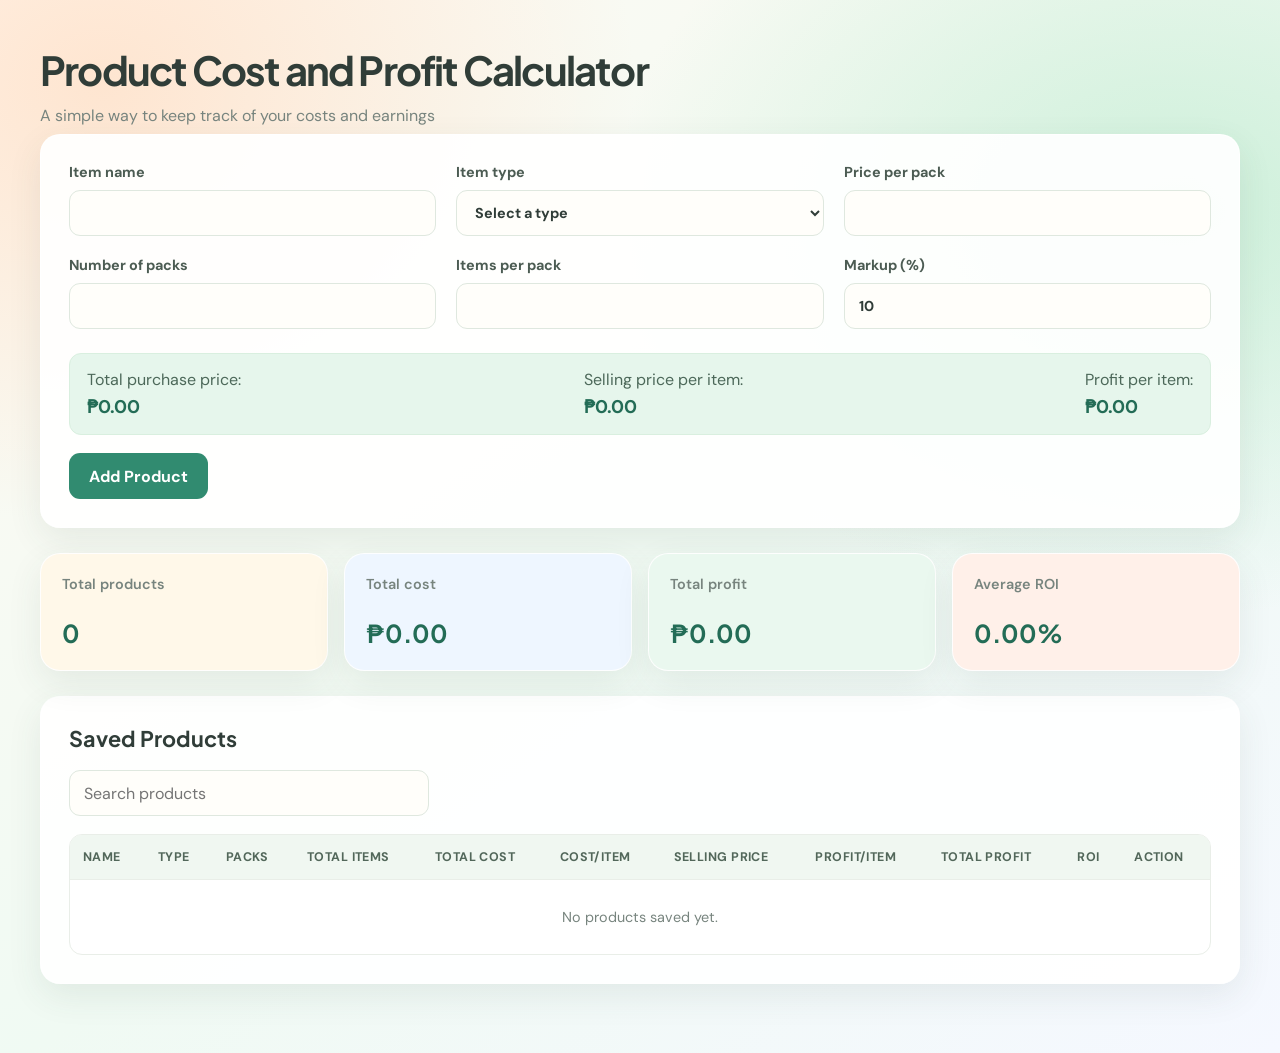
==== index.html @ 510a1789 "Rename code1.html to index.html" ====
<!DOCTYPE html>
<html lang="en">
<head>
  <meta charset="UTF-8">
  <meta name="viewport" content="width=device-width, initial-scale=1.0">
  <title>Product Cost and Profit Calculator</title>

  <style>
    @import url("https://fonts.googleapis.com/css2?family=DM+Sans:wght@400;500;600;700;800&family=Plus+Jakarta+Sans:wght@600;700;800&display=swap");

    :root {
      --ink: #303d38;
      --muted: #77847e;
      --green: #318b70;
      --green-dark: #236c56;
      --mint: #e6f6ec;
      --line: #e9eee8;
      --white: #ffffff;
      --shadow: 0 12px 35px rgba(56, 79, 63, 0.09);
    }

    * {
      box-sizing: border-box;
    }

    body {
      min-height: 100vh;
      margin: 0;
      padding: 44px 24px;
      background:
        radial-gradient(ellipse at 8% 8%, rgba(255, 218, 190, 0.65), transparent 32%),
        radial-gradient(ellipse at 92% 20%, rgba(190, 235, 207, 0.7), transparent 34%),
        linear-gradient(145deg, #fffaf3 0%, #f0faf3 55%, #f5f8ff 100%);
      color: var(--ink);
      font-family: "DM Sans", Arial, sans-serif;
    }

    .container {
      max-width: 1200px;
      margin: 0 auto;
    }

    h1,
    h2,
    h3 {
      color: var(--ink);
      font-family: "Plus Jakarta Sans", sans-serif;
    }

    h1 {
      margin: 0 0 8px;
      font-size: clamp(1.8rem, 4vw, 2.5rem);
      letter-spacing: -0.045em;
    }

    .container > h1::after {
      content: "A simple way to keep track of your costs and earnings";
      display: block;
      margin-top: 10px;
      color: var(--muted);
      font: 400 1rem "DM Sans", sans-serif;
      letter-spacing: 0;
    }

    h2 {
      margin: 0 0 18px;
      font-size: 1.35rem;
    }

    .card,
    .box {
      border: 1px solid rgba(255, 255, 255, 0.9);
      border-radius: 20px;
      background: rgba(255, 255, 255, 0.92);
      box-shadow: var(--shadow);
    }

    .card {
      padding: 28px;
      margin-bottom: 25px;
    }

    .form-grid {
      display: grid;
      grid-template-columns: repeat(3, minmax(0, 1fr));
      gap: 20px;
    }

    label {
      display: grid;
      gap: 9px;
      color: #4c5c53;
      font-size: 0.9rem;
      font-weight: 700;
    }

    input,
    select {
      width: 100%;
      min-height: 46px;
      padding: 11px 14px;
      border: 1px solid #dfe8df;
      border-radius: 11px;
      outline: none;
      background: #fffefa;
      color: var(--ink);
      font: inherit;
    }

    input:focus,
    select:focus {
      border-color: #75bd9e;
      box-shadow: 0 0 0 4px rgba(49, 139, 112, 0.13);
    }

    select {
      cursor: pointer;
    }

    .total {
      display: flex;
      justify-content: space-between;
      align-items: center;
      flex-wrap: wrap;
      gap: 16px;
      margin: 24px 0 18px;
      padding: 15px 17px;
      border: 1px solid #d9efdf;
      border-radius: 12px;
      background: var(--mint);
      color: #4c6859;
    }

    .total div {
      display: grid;
      gap: 5px;
    }

    .total strong {
      color: var(--green-dark);
      font-size: 1.15rem;
    }

    button {
      min-height: 46px;
      padding: 12px 20px;
      border: 0;
      border-radius: 11px;
      background: var(--green);
      color: var(--white);
      font: inherit;
      font-weight: 700;
      cursor: pointer;
      transition: background 160ms ease, transform 160ms ease;
    }

    button:hover {
      background: var(--green-dark);
      transform: translateY(-1px);
    }

    .delete {
      min-height: 34px;
      padding: 7px 12px;
      border-radius: 8px;
      background: #fff0ed;
      color: #b84e3f;
      font-size: 0.85rem;
    }

    .delete:hover {
      background: #fce0da;
      color: #96392e;
    }

    .summary {
      display: grid;
      grid-template-columns: repeat(4, minmax(0, 1fr));
      gap: 16px;
      margin-bottom: 25px;
    }

    .box {
      min-height: 118px;
      padding: 21px;
      display: flex;
      flex-direction: column;
      justify-content: space-between;
      gap: 12px;
    }

    .box:nth-child(1) {
      background: #fff8e9;
    }

    .box:nth-child(2) {
      background: #eef6ff;
    }

    .box:nth-child(3) {
      background: #eaf8ef;
    }

    .box:nth-child(4) {
      background: #fff0e9;
    }

    .box span {
      color: var(--muted);
      font-size: 0.9rem;
      font-weight: 600;
    }

    .box strong {
      color: var(--green-dark);
      font-family: "Plus Jakarta Sans", sans-serif;
      font-size: 1.55rem;
    }

    #search {
      max-width: 360px;
      margin-bottom: 18px;
    }

    .table-wrap {
      overflow-x: auto;
      border: 1px solid var(--line);
      border-radius: 13px;
      background: var(--white);
    }

    table {
      width: 100%;
      border-collapse: collapse;
      white-space: nowrap;
      font-size: 0.9rem;
    }

    th,
    td {
      padding: 14px 13px;
      border-bottom: 1px solid var(--line);
      text-align: left;
    }

    th {
      background: #f0f7f1;
      color: #52675a;
      font-size: 0.78rem;
      font-weight: 700;
      letter-spacing: 0.035em;
      text-transform: uppercase;
    }

    tbody tr:last-child td {
      border-bottom: 0;
    }

    tbody tr:hover {
      background: #f8fcf8;
    }

    .empty-message {
      padding: 28px;
      color: var(--muted);
      text-align: center;
    }

    @media (max-width: 800px) {
      .form-grid,
      .summary {
        grid-template-columns: repeat(2, minmax(0, 1fr));
      }
    }

    @media (max-width: 520px) {
      body {
        padding: 22px 12px;
      }

      .form-grid,
      .summary {
        grid-template-columns: 1fr;
      }

      .total {
        align-items: flex-start;
        flex-direction: column;
      }
    }
  </style>
</head>

<body>
  <div class="container">
    <h1>Product Cost and Profit Calculator</h1>

    <form id="productForm" class="card">
      <div class="form-grid">
        <label>
          Item name
          <input type="text" id="itemName" required>
        </label>

        <label>
          Item type
          <select id="itemType" required>
            <option value="">Select a type</option>
            <option>Biscuits</option>
            <option>Candy</option>
            <option>Junk food</option>
            <option>Canned food</option>
            <option>Instant food</option>
            <option>Fruits</option>
            <option>Vegetables</option>
            <option>Soap</option>
            <option>Other item</option>
          </select>
        </label>

        <label>
          Price per pack
          <input type="number" id="pricePerPack" min="0.01" step="0.01" required>
        </label>

        <label>
          Number of packs
          <input type="number" id="numberOfPacks" min="1" step="1" required>
        </label>

        <label>
          Items per pack
          <input type="number" id="itemsPerPack" min="1" step="1" required>
        </label>

        <label>
          Markup (%)
          <input type="number" id="markup" min="10" max="100" step="0.01" value="10" required>
        </label>
      </div>

      <div class="total">
        <div>
          <span>Total purchase price:</span>
          <strong id="totalCost">₱0.00</strong>
        </div>

        <div>
          <span>Selling price per item:</span>
          <strong id="sellingPricePreview">₱0.00</strong>
        </div>

        <div>
          <span>Profit per item:</span>
          <strong id="profitPerItemPreview">₱0.00</strong>
        </div>
      </div>

      <button type="submit">Add Product</button>
    </form>

    <div class="summary">
      <div class="box">
        <span>Total products</span>
        <strong id="totalProducts">0</strong>
      </div>

      <div class="box">
        <span>Total cost</span>
        <strong id="totalCostValue">₱0.00</strong>
      </div>

      <div class="box">
        <span>Total profit</span>
        <strong id="totalProfitValue">₱0.00</strong>
      </div>

      <div class="box">
        <span>Average ROI</span>
        <strong id="averageRoi">0.00%</strong>
      </div>
    </div>

    <div class="card">
      <h2>Saved Products</h2>

      <input type="search" id="search" placeholder="Search products">

      <div class="table-wrap">
        <table>
          <thead>
            <tr>
              <th>Name</th>
              <th>Type</th>
              <th>Packs</th>
              <th>Total items</th>
              <th>Total cost</th>
              <th>Cost/item</th>
              <th>Selling price</th>
              <th>Profit/item</th>
              <th>Total profit</th>
              <th>ROI</th>
              <th>Action</th>
            </tr>
          </thead>
          <tbody id="productTable"></tbody>
        </table>
      </div>
    </div>
  </div>

  <script>
    const form = document.getElementById("productForm");
    const table = document.getElementById("productTable");
    const search = document.getElementById("search");

    const itemName = document.getElementById("itemName");
    const itemType = document.getElementById("itemType");
    const pricePerPack = document.getElementById("pricePerPack");
    const numberOfPacks = document.getElementById("numberOfPacks");
    const itemsPerPack = document.getElementById("itemsPerPack");
    const markup = document.getElementById("markup");

    const totalCost = document.getElementById("totalCost");
    const sellingPricePreview = document.getElementById("sellingPricePreview");
    const profitPerItemPreview = document.getElementById("profitPerItemPreview");

    let products = [];

    try {
      const savedProducts = JSON.parse(localStorage.getItem("products"));
      if (Array.isArray(savedProducts)) {
        products = savedProducts;
      }
    } catch {
      products = [];
    }

    function money(value) {
      const numberValue = Number(value);
      return Number.isFinite(numberValue)
        ? "₱" + numberValue.toFixed(2)
        : "₱0.00";
    }

    function getNumber(input) {
      const value = Number(input.value);
      return Number.isFinite(value) ? value : 0;
    }

    function updatePreview() {
      const price = getNumber(pricePerPack);
      const packs = getNumber(numberOfPacks);
      const items = getNumber(itemsPerPack);
      const markupValue = getNumber(markup);

      const purchaseTotal = price * packs;
      const totalItems = packs * items;
      const costPerItem = totalItems > 0 ? purchaseTotal / totalItems : 0;

      // Always round the selling price up to a whole peso.
      const sellingPrice = costPerItem > 0
        ? Math.ceil(costPerItem * (1 + markupValue / 100))
        : 0;

      const profitPerItem = sellingPrice - costPerItem;

      totalCost.textContent = money(purchaseTotal);
      sellingPricePreview.textContent = money(sellingPrice);
      profitPerItemPreview.textContent = money(profitPerItem);
    }

    function calculate(product) {
      const totalCostValue = product.pricePerPack * product.numberOfPacks;
      const totalItems = product.numberOfPacks * product.itemsPerPack;
      const costPerItem = totalItems > 0 ? totalCostValue / totalItems : 0;

      // For example, ₱10.35 becomes ₱11.
      const sellingPrice = costPerItem > 0
        ? Math.ceil(costPerItem * (1 + product.markup / 100))
        : 0;

      const profitPerItem = sellingPrice - costPerItem;
      const totalProfit = profitPerItem * totalItems;

      return {
        ...product,
        totalCostValue,
        totalItems,
        costPerItem,
        sellingPrice,
        profitPerItem,
        totalProfit,
        roi: totalCostValue > 0
          ? (totalProfit / totalCostValue) * 100
          : 0
      };
    }

    function isValidProduct(product) {
      return (
        product.name !== "" &&
        product.type !== "" &&
        product.pricePerPack > 0 &&
        product.numberOfPacks > 0 &&
        product.itemsPerPack > 0 &&
        product.markup >= 10 &&
        product.markup <= 100
      );
    }

    function save() {
      localStorage.setItem("products", JSON.stringify(products));
    }

    function render() {
      const searchValue = search.value.toLowerCase();
      table.innerHTML = "";

      const filtered = products.filter(product =>
        String(product.name).toLowerCase().includes(searchValue) ||
        String(product.type).toLowerCase().includes(searchValue)
      );

      if (filtered.length === 0) {
        const row = document.createElement("tr");
        const cell = document.createElement("td");
        cell.colSpan = 11;
        cell.className = "empty-message";
        cell.textContent = products.length
          ? "No matching products found."
          : "No products saved yet.";
        row.appendChild(cell);
        table.appendChild(row);
      }

      filtered.forEach(product => {
        const row = document.createElement("tr");
        const values = [
          product.name,
          product.type,
          product.numberOfPacks,
          product.totalItems,
          money(product.totalCostValue),
          money(product.costPerItem),
          money(product.sellingPrice),
          money(product.profitPerItem),
          money(product.totalProfit),
          Number(product.roi || 0).toFixed(2) + "%"
        ];

        values.forEach(value => {
          const cell = document.createElement("td");
          cell.textContent = value;
          row.appendChild(cell);
        });

        const actionCell = document.createElement("td");
        const deleteButton = document.createElement("button");
        deleteButton.type = "button";
        deleteButton.className = "delete";
        deleteButton.dataset.id = product.id;
        deleteButton.textContent = "Delete";
        actionCell.appendChild(deleteButton);
        row.appendChild(actionCell);

        table.appendChild(row);
      });

      const totalCostAll = products.reduce(
        (total, product) => total + Number(product.totalCostValue || 0),
        0
      );

      const totalProfitAll = products.reduce(
        (total, product) => total + Number(product.totalProfit || 0),
        0
      );

      const averageRoiAll = products.length
        ? products.reduce(
            (total, product) => total + Number(product.roi || 0),
            0
          ) / products.length
        : 0;

      document.getElementById("totalProducts").textContent = products.length;
      document.getElementById("totalCostValue").textContent = money(totalCostAll);
      document.getElementById("totalProfitValue").textContent = money(totalProfitAll);
      document.getElementById("averageRoi").textContent =
        averageRoiAll.toFixed(2) + "%";
    }

    form.addEventListener("submit", function(event) {
      event.preventDefault();

      const product = {
        id: Date.now(),
        name: itemName.value.trim(),
        type: itemType.value,
        pricePerPack: getNumber(pricePerPack),
        numberOfPacks: getNumber(numberOfPacks),
        itemsPerPack: getNumber(itemsPerPack),
        markup: getNumber(markup)
      };

      if (!isValidProduct(product)) {
        alert("Please complete all fields with valid values. Markup must be between 10% and 100%.");
        return;
      }

      products.push(calculate(product));
      save();
      render();

      form.reset();
      markup.value = 10;
      updatePreview();
    });

    search.addEventListener("input", render);

    table.addEventListener("click", function(event) {
      const deleteButton = event.target.closest(".delete");
      if (!deleteButton) return;

      const id = Number(deleteButton.dataset.id);
      products = products.filter(product => product.id !== id);

      save();
      render();
    });

    [pricePerPack, numberOfPacks, itemsPerPack, markup].forEach(input => {
      input.addEventListener("input", updatePreview);
    });

    render();
    updatePreview();
  </script>
</body>
</html>
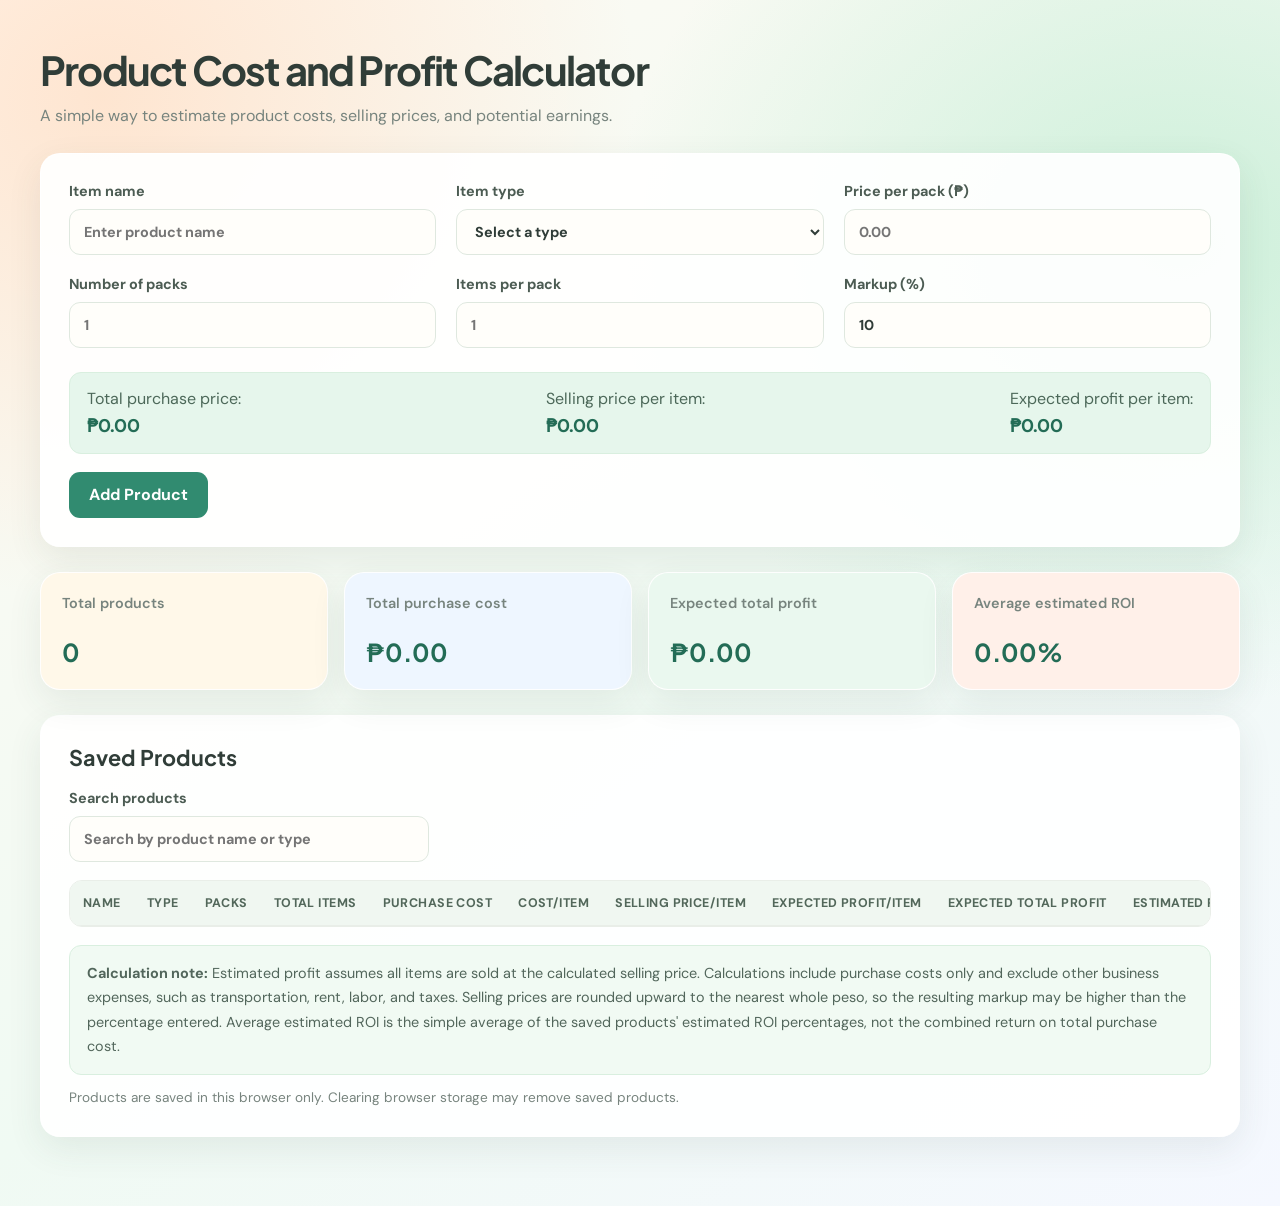
==== commit 55868e51: "Refactor index.html for accessibility and structure Refactor HTML structure and improve accessibilit" ====
--- a/index.html
+++ b/index.html
@@ -2,8 +2,16 @@
 <html lang="en">
 <head>
   <meta charset="UTF-8">
-  <meta name="viewport" content="width=device-width, initial-scale=1.0">
+
+  <meta
+    name="viewport"
+    content="width=device-width, initial-scale=1.0"
+  >
+
   <title>Product Cost and Profit Calculator</title>
+
+  <!-- Uses the replacement business.js provided earlier. -->
+  <script src="business.js" defer></script>
 
   <style>
     @import url("https://fonts.googleapis.com/css2?family=DM+Sans:wght@400;500;600;700;800&family=Plus+Jakarta+Sans:wght@600;700;800&display=swap");
@@ -28,9 +36,22 @@
       margin: 0;
       padding: 44px 24px;
       background:
-        radial-gradient(ellipse at 8% 8%, rgba(255, 218, 190, 0.65), transparent 32%),
-        radial-gradient(ellipse at 92% 20%, rgba(190, 235, 207, 0.7), transparent 34%),
-        linear-gradient(145deg, #fffaf3 0%, #f0faf3 55%, #f5f8ff 100%);
+        radial-gradient(
+          ellipse at 8% 8%,
+          rgba(255, 218, 190, 0.65),
+          transparent 32%
+        ),
+        radial-gradient(
+          ellipse at 92% 20%,
+          rgba(190, 235, 207, 0.7),
+          transparent 34%
+        ),
+        linear-gradient(
+          145deg,
+          #fffaf3 0%,
+          #f0faf3 55%,
+          #f5f8ff 100%
+        );
       color: var(--ink);
       font-family: "DM Sans", Arial, sans-serif;
     }
@@ -41,10 +62,9 @@
     }
 
     h1,
-    h2,
-    h3 {
+    h2 {
       color: var(--ink);
-      font-family: "Plus Jakarta Sans", sans-serif;
+      font-family: "Plus Jakarta Sans", Arial, sans-serif;
     }
 
     h1 {
@@ -53,13 +73,10 @@
       letter-spacing: -0.045em;
     }
 
-    .container > h1::after {
-      content: "A simple way to keep track of your costs and earnings";
-      display: block;
-      margin-top: 10px;
+    .subtitle {
+      margin: 0 0 24px;
       color: var(--muted);
-      font: 400 1rem "DM Sans", sans-serif;
-      letter-spacing: 0;
+      line-height: 1.6;
     }
 
     h2 {
@@ -151,12 +168,19 @@
       font: inherit;
       font-weight: 700;
       cursor: pointer;
-      transition: background 160ms ease, transform 160ms ease;
+      transition:
+        background 160ms ease,
+        transform 160ms ease;
     }
 
     button:hover {
       background: var(--green-dark);
       transform: translateY(-1px);
+    }
+
+    button:focus-visible {
+      outline: 3px solid rgba(49, 139, 112, 0.4);
+      outline-offset: 3px;
     }
 
     .delete {
@@ -213,11 +237,12 @@
 
     .box strong {
       color: var(--green-dark);
-      font-family: "Plus Jakarta Sans", sans-serif;
+      font-family: "Plus Jakarta Sans", Arial, sans-serif;
       font-size: 1.55rem;
-    }
-
-    #search {
+      overflow-wrap: anywhere;
+    }
+
+    .search-label {
       max-width: 360px;
       margin-bottom: 18px;
     }
@@ -227,6 +252,11 @@
       border: 1px solid var(--line);
       border-radius: 13px;
       background: var(--white);
+    }
+
+    .table-wrap:focus-visible {
+      outline: 3px solid rgba(49, 139, 112, 0.4);
+      outline-offset: 3px;
     }
 
     table {
@@ -266,6 +296,24 @@
       text-align: center;
     }
 
+    .calculation-note {
+      margin: 18px 0 0;
+      padding: 15px 17px;
+      border: 1px solid #d9efdf;
+      border-radius: 12px;
+      background: #f1faf3;
+      color: #52665b;
+      font-size: 0.9rem;
+      line-height: 1.7;
+    }
+
+    .storage-note {
+      margin: 12px 0 0;
+      color: var(--muted);
+      font-size: 0.85rem;
+      line-height: 1.6;
+    }
+
     @media (max-width: 800px) {
       .form-grid,
       .summary {
@@ -278,6 +326,10 @@
         padding: 22px 12px;
       }
 
+      .card {
+        padding: 20px;
+      }
+
       .form-grid,
       .summary {
         grid-template-columns: 1fr;
@@ -292,17 +344,33 @@
 </head>
 
 <body>
-  <div class="container">
+  <main class="container">
     <h1>Product Cost and Profit Calculator</h1>
+
+    <p class="subtitle">
+      A simple way to estimate product costs, selling prices,
+      and potential earnings.
+    </p>
+
+    <noscript>
+      <p>
+        Please enable JavaScript to use this calculator.
+      </p>
+    </noscript>
 
     <form id="productForm" class="card">
       <div class="form-grid">
-        <label>
+        <label for="itemName">
           Item name
-          <input type="text" id="itemName" required>
+          <input
+            type="text"
+            id="itemName"
+            placeholder="Enter product name"
+            required
+          >
         </label>
 
-        <label>
+        <label for="itemType">
           Item type
           <select id="itemType" required>
             <option value="">Select a type</option>
@@ -318,28 +386,57 @@
           </select>
         </label>
 
-        <label>
-          Price per pack
-          <input type="number" id="pricePerPack" min="0.01" step="0.01" required>
+        <label for="pricePerPack">
+          Price per pack (₱)
+          <input
+            type="number"
+            id="pricePerPack"
+            min="0.01"
+            step="0.01"
+            placeholder="0.00"
+            required
+          >
         </label>
 
-        <label>
+        <label for="numberOfPacks">
           Number of packs
-          <input type="number" id="numberOfPacks" min="1" step="1" required>
+          <input
+            type="number"
+            id="numberOfPacks"
+            min="1"
+            step="1"
+            placeholder="1"
+            required
+          >
         </label>
 
-        <label>
+        <label for="itemsPerPack">
           Items per pack
-          <input type="number" id="itemsPerPack" min="1" step="1" required>
+          <input
+            type="number"
+            id="itemsPerPack"
+            min="1"
+            step="1"
+            placeholder="1"
+            required
+          >
         </label>
 
-        <label>
+        <label for="markup">
           Markup (%)
-          <input type="number" id="markup" min="10" max="100" step="0.01" value="10" required>
+          <input
+            type="number"
+            id="markup"
+            min="10"
+            max="100"
+            step="0.01"
+            value="10"
+            required
+          >
         </label>
       </div>
 
-      <div class="total">
+      <div class="total" aria-live="polite" aria-atomic="true">
         <div>
           <span>Total purchase price:</span>
           <strong id="totalCost">₱0.00</strong>
@@ -351,7 +448,7 @@
         </div>
 
         <div>
-          <span>Profit per item:</span>
+          <span>Expected profit per item:</span>
           <strong id="profitPerItemPreview">₱0.00</strong>
         </div>
       </div>
@@ -359,284 +456,85 @@
       <button type="submit">Add Product</button>
     </form>
 
-    <div class="summary">
+    <section class="summary" aria-label="Product summary">
       <div class="box">
         <span>Total products</span>
         <strong id="totalProducts">0</strong>
       </div>
 
       <div class="box">
-        <span>Total cost</span>
+        <span>Total purchase cost</span>
         <strong id="totalCostValue">₱0.00</strong>
       </div>
 
       <div class="box">
-        <span>Total profit</span>
+        <span>Expected total profit</span>
         <strong id="totalProfitValue">₱0.00</strong>
       </div>
 
       <div class="box">
-        <span>Average ROI</span>
+        <span>Average estimated ROI</span>
         <strong id="averageRoi">0.00%</strong>
       </div>
-    </div>
-
-    <div class="card">
-      <h2>Saved Products</h2>
-
-      <input type="search" id="search" placeholder="Search products">
-
-      <div class="table-wrap">
+    </section>
+
+    <section class="card" aria-labelledby="savedProductsHeading">
+      <h2 id="savedProductsHeading">Saved Products</h2>
+
+      <label for="search" class="search-label">
+        Search products
+        <input
+          type="search"
+          id="search"
+          placeholder="Search by product name or type"
+        >
+      </label>
+
+      <div
+        class="table-wrap"
+        role="region"
+        aria-label="Saved product calculations"
+        tabindex="0"
+      >
         <table>
           <thead>
             <tr>
-              <th>Name</th>
-              <th>Type</th>
-              <th>Packs</th>
-              <th>Total items</th>
-              <th>Total cost</th>
-              <th>Cost/item</th>
-              <th>Selling price</th>
-              <th>Profit/item</th>
-              <th>Total profit</th>
-              <th>ROI</th>
-              <th>Action</th>
+              <th scope="col">Name</th>
+              <th scope="col">Type</th>
+              <th scope="col">Packs</th>
+              <th scope="col">Total items</th>
+              <th scope="col">Purchase cost</th>
+              <th scope="col">Cost/item</th>
+              <th scope="col">Selling price/item</th>
+              <th scope="col">Expected profit/item</th>
+              <th scope="col">Expected total profit</th>
+              <th scope="col">Estimated ROI</th>
+              <th scope="col">Action</th>
             </tr>
           </thead>
+
           <tbody id="productTable"></tbody>
         </table>
       </div>
-    </div>
-  </div>
-
-  <script>
-    const form = document.getElementById("productForm");
-    const table = document.getElementById("productTable");
-    const search = document.getElementById("search");
-
-    const itemName = document.getElementById("itemName");
-    const itemType = document.getElementById("itemType");
-    const pricePerPack = document.getElementById("pricePerPack");
-    const numberOfPacks = document.getElementById("numberOfPacks");
-    const itemsPerPack = document.getElementById("itemsPerPack");
-    const markup = document.getElementById("markup");
-
-    const totalCost = document.getElementById("totalCost");
-    const sellingPricePreview = document.getElementById("sellingPricePreview");
-    const profitPerItemPreview = document.getElementById("profitPerItemPreview");
-
-    let products = [];
-
-    try {
-      const savedProducts = JSON.parse(localStorage.getItem("products"));
-      if (Array.isArray(savedProducts)) {
-        products = savedProducts;
-      }
-    } catch {
-      products = [];
-    }
-
-    function money(value) {
-      const numberValue = Number(value);
-      return Number.isFinite(numberValue)
-        ? "₱" + numberValue.toFixed(2)
-        : "₱0.00";
-    }
-
-    function getNumber(input) {
-      const value = Number(input.value);
-      return Number.isFinite(value) ? value : 0;
-    }
-
-    function updatePreview() {
-      const price = getNumber(pricePerPack);
-      const packs = getNumber(numberOfPacks);
-      const items = getNumber(itemsPerPack);
-      const markupValue = getNumber(markup);
-
-      const purchaseTotal = price * packs;
-      const totalItems = packs * items;
-      const costPerItem = totalItems > 0 ? purchaseTotal / totalItems : 0;
-
-      // Always round the selling price up to a whole peso.
-      const sellingPrice = costPerItem > 0
-        ? Math.ceil(costPerItem * (1 + markupValue / 100))
-        : 0;
-
-      const profitPerItem = sellingPrice - costPerItem;
-
-      totalCost.textContent = money(purchaseTotal);
-      sellingPricePreview.textContent = money(sellingPrice);
-      profitPerItemPreview.textContent = money(profitPerItem);
-    }
-
-    function calculate(product) {
-      const totalCostValue = product.pricePerPack * product.numberOfPacks;
-      const totalItems = product.numberOfPacks * product.itemsPerPack;
-      const costPerItem = totalItems > 0 ? totalCostValue / totalItems : 0;
-
-      // For example, ₱10.35 becomes ₱11.
-      const sellingPrice = costPerItem > 0
-        ? Math.ceil(costPerItem * (1 + product.markup / 100))
-        : 0;
-
-      const profitPerItem = sellingPrice - costPerItem;
-      const totalProfit = profitPerItem * totalItems;
-
-      return {
-        ...product,
-        totalCostValue,
-        totalItems,
-        costPerItem,
-        sellingPrice,
-        profitPerItem,
-        totalProfit,
-        roi: totalCostValue > 0
-          ? (totalProfit / totalCostValue) * 100
-          : 0
-      };
-    }
-
-    function isValidProduct(product) {
-      return (
-        product.name !== "" &&
-        product.type !== "" &&
-        product.pricePerPack > 0 &&
-        product.numberOfPacks > 0 &&
-        product.itemsPerPack > 0 &&
-        product.markup >= 10 &&
-        product.markup <= 100
-      );
-    }
-
-    function save() {
-      localStorage.setItem("products", JSON.stringify(products));
-    }
-
-    function render() {
-      const searchValue = search.value.toLowerCase();
-      table.innerHTML = "";
-
-      const filtered = products.filter(product =>
-        String(product.name).toLowerCase().includes(searchValue) ||
-        String(product.type).toLowerCase().includes(searchValue)
-      );
-
-      if (filtered.length === 0) {
-        const row = document.createElement("tr");
-        const cell = document.createElement("td");
-        cell.colSpan = 11;
-        cell.className = "empty-message";
-        cell.textContent = products.length
-          ? "No matching products found."
-          : "No products saved yet.";
-        row.appendChild(cell);
-        table.appendChild(row);
-      }
-
-      filtered.forEach(product => {
-        const row = document.createElement("tr");
-        const values = [
-          product.name,
-          product.type,
-          product.numberOfPacks,
-          product.totalItems,
-          money(product.totalCostValue),
-          money(product.costPerItem),
-          money(product.sellingPrice),
-          money(product.profitPerItem),
-          money(product.totalProfit),
-          Number(product.roi || 0).toFixed(2) + "%"
-        ];
-
-        values.forEach(value => {
-          const cell = document.createElement("td");
-          cell.textContent = value;
-          row.appendChild(cell);
-        });
-
-        const actionCell = document.createElement("td");
-        const deleteButton = document.createElement("button");
-        deleteButton.type = "button";
-        deleteButton.className = "delete";
-        deleteButton.dataset.id = product.id;
-        deleteButton.textContent = "Delete";
-        actionCell.appendChild(deleteButton);
-        row.appendChild(actionCell);
-
-        table.appendChild(row);
-      });
-
-      const totalCostAll = products.reduce(
-        (total, product) => total + Number(product.totalCostValue || 0),
-        0
-      );
-
-      const totalProfitAll = products.reduce(
-        (total, product) => total + Number(product.totalProfit || 0),
-        0
-      );
-
-      const averageRoiAll = products.length
-        ? products.reduce(
-            (total, product) => total + Number(product.roi || 0),
-            0
-          ) / products.length
-        : 0;
-
-      document.getElementById("totalProducts").textContent = products.length;
-      document.getElementById("totalCostValue").textContent = money(totalCostAll);
-      document.getElementById("totalProfitValue").textContent = money(totalProfitAll);
-      document.getElementById("averageRoi").textContent =
-        averageRoiAll.toFixed(2) + "%";
-    }
-
-    form.addEventListener("submit", function(event) {
-      event.preventDefault();
-
-      const product = {
-        id: Date.now(),
-        name: itemName.value.trim(),
-        type: itemType.value,
-        pricePerPack: getNumber(pricePerPack),
-        numberOfPacks: getNumber(numberOfPacks),
-        itemsPerPack: getNumber(itemsPerPack),
-        markup: getNumber(markup)
-      };
-
-      if (!isValidProduct(product)) {
-        alert("Please complete all fields with valid values. Markup must be between 10% and 100%.");
-        return;
-      }
-
-      products.push(calculate(product));
-      save();
-      render();
-
-      form.reset();
-      markup.value = 10;
-      updatePreview();
-    });
-
-    search.addEventListener("input", render);
-
-    table.addEventListener("click", function(event) {
-      const deleteButton = event.target.closest(".delete");
-      if (!deleteButton) return;
-
-      const id = Number(deleteButton.dataset.id);
-      products = products.filter(product => product.id !== id);
-
-      save();
-      render();
-    });
-
-    [pricePerPack, numberOfPacks, itemsPerPack, markup].forEach(input => {
-      input.addEventListener("input", updatePreview);
-    });
-
-    render();
-    updatePreview();
-  </script>
+
+      <p class="calculation-note">
+        <strong>Calculation note:</strong>
+        Estimated profit assumes all items are sold at the
+        calculated selling price. Calculations include purchase
+        costs only and exclude other business expenses, such as
+        transportation, rent, labor, and taxes. Selling prices
+        are rounded upward to the nearest whole peso, so the
+        resulting markup may be higher than the percentage
+        entered. Average estimated ROI is the simple average
+        of the saved products' estimated ROI percentages,
+        not the combined return on total purchase cost.
+      </p>
+
+      <p class="storage-note">
+        Products are saved in this browser only.
+        Clearing browser storage may remove saved products.
+      </p>
+    </section>
+  </main>
 </body>
 </html>
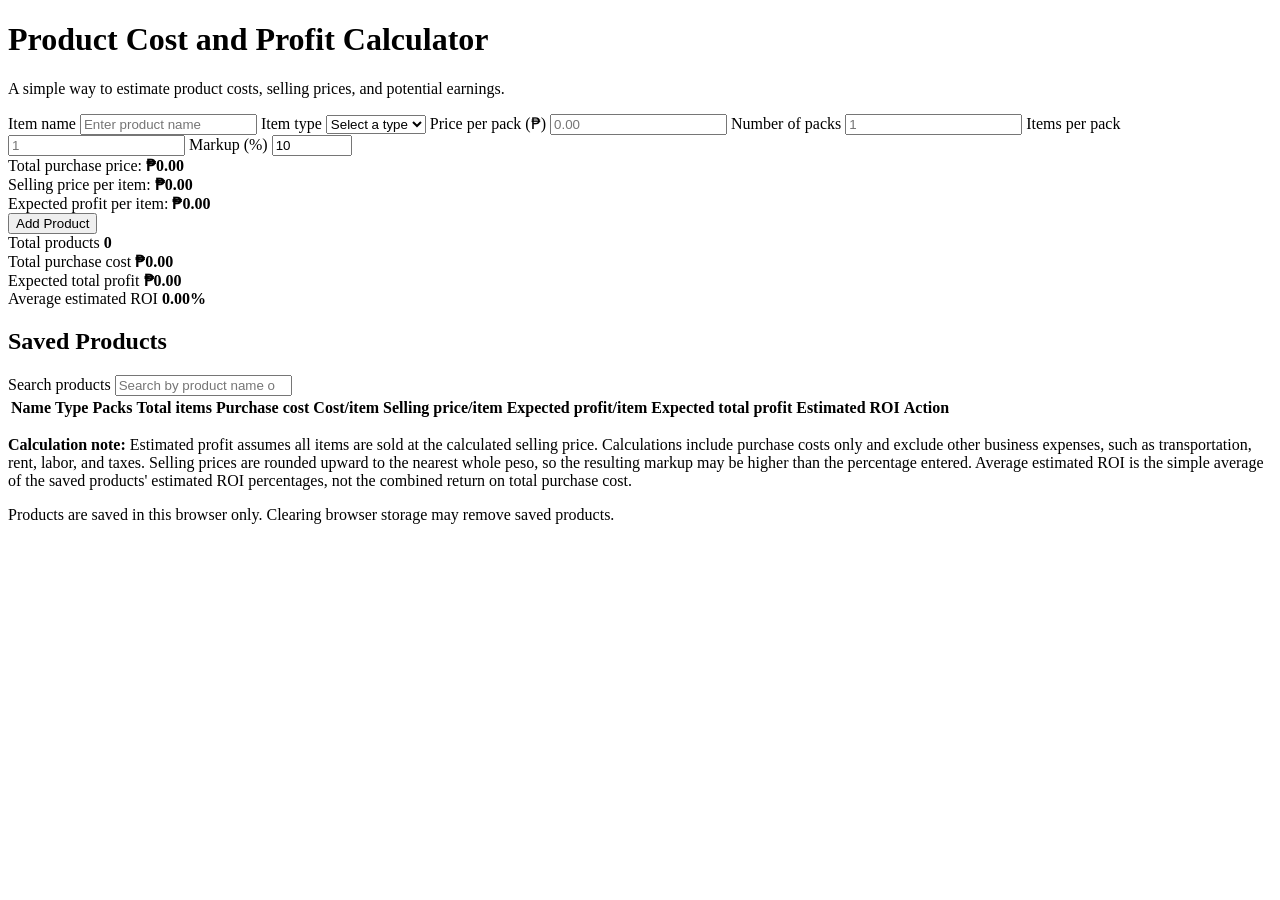
==== commit 8989f2a3: "Refactor HTML structure and remove unused styles" ====
--- a/index.html
+++ b/index.html
@@ -2,345 +2,23 @@
 <html lang="en">
 <head>
   <meta charset="UTF-8">
-
-  <meta
-    name="viewport"
-    content="width=device-width, initial-scale=1.0"
+  <meta name="viewport" content="width=device-width, initial-scale=1.0">
+
+  <title>Product Cost and Profit Calculator</title>
+
+  <!-- Fonts -->
+  <link rel="preconnect" href="https://fonts.googleapis.com">
+  <link rel="preconnect" href="https://fonts.gstatic.com" crossorigin>
+  <link
+    rel="stylesheet"
+    href="https://fonts.googleapis.com/css2?family=DM+Sans:wght@400;500;600;700;800&family=Plus+Jakarta+Sans:wght@600;700;800&display=swap"
   >
 
-  <title>Product Cost and Profit Calculator</title>
-
-  <!-- Uses the replacement business.js provided earlier. -->
+  <!-- Design -->
+  <link rel="stylesheet" href="style.css">
+
+  <!-- Logic -->
   <script src="business.js" defer></script>
-
-  <style>
-    @import url("https://fonts.googleapis.com/css2?family=DM+Sans:wght@400;500;600;700;800&family=Plus+Jakarta+Sans:wght@600;700;800&display=swap");
-
-    :root {
-      --ink: #303d38;
-      --muted: #77847e;
-      --green: #318b70;
-      --green-dark: #236c56;
-      --mint: #e6f6ec;
-      --line: #e9eee8;
-      --white: #ffffff;
-      --shadow: 0 12px 35px rgba(56, 79, 63, 0.09);
-    }
-
-    * {
-      box-sizing: border-box;
-    }
-
-    body {
-      min-height: 100vh;
-      margin: 0;
-      padding: 44px 24px;
-      background:
-        radial-gradient(
-          ellipse at 8% 8%,
-          rgba(255, 218, 190, 0.65),
-          transparent 32%
-        ),
-        radial-gradient(
-          ellipse at 92% 20%,
-          rgba(190, 235, 207, 0.7),
-          transparent 34%
-        ),
-        linear-gradient(
-          145deg,
-          #fffaf3 0%,
-          #f0faf3 55%,
-          #f5f8ff 100%
-        );
-      color: var(--ink);
-      font-family: "DM Sans", Arial, sans-serif;
-    }
-
-    .container {
-      max-width: 1200px;
-      margin: 0 auto;
-    }
-
-    h1,
-    h2 {
-      color: var(--ink);
-      font-family: "Plus Jakarta Sans", Arial, sans-serif;
-    }
-
-    h1 {
-      margin: 0 0 8px;
-      font-size: clamp(1.8rem, 4vw, 2.5rem);
-      letter-spacing: -0.045em;
-    }
-
-    .subtitle {
-      margin: 0 0 24px;
-      color: var(--muted);
-      line-height: 1.6;
-    }
-
-    h2 {
-      margin: 0 0 18px;
-      font-size: 1.35rem;
-    }
-
-    .card,
-    .box {
-      border: 1px solid rgba(255, 255, 255, 0.9);
-      border-radius: 20px;
-      background: rgba(255, 255, 255, 0.92);
-      box-shadow: var(--shadow);
-    }
-
-    .card {
-      padding: 28px;
-      margin-bottom: 25px;
-    }
-
-    .form-grid {
-      display: grid;
-      grid-template-columns: repeat(3, minmax(0, 1fr));
-      gap: 20px;
-    }
-
-    label {
-      display: grid;
-      gap: 9px;
-      color: #4c5c53;
-      font-size: 0.9rem;
-      font-weight: 700;
-    }
-
-    input,
-    select {
-      width: 100%;
-      min-height: 46px;
-      padding: 11px 14px;
-      border: 1px solid #dfe8df;
-      border-radius: 11px;
-      outline: none;
-      background: #fffefa;
-      color: var(--ink);
-      font: inherit;
-    }
-
-    input:focus,
-    select:focus {
-      border-color: #75bd9e;
-      box-shadow: 0 0 0 4px rgba(49, 139, 112, 0.13);
-    }
-
-    select {
-      cursor: pointer;
-    }
-
-    .total {
-      display: flex;
-      justify-content: space-between;
-      align-items: center;
-      flex-wrap: wrap;
-      gap: 16px;
-      margin: 24px 0 18px;
-      padding: 15px 17px;
-      border: 1px solid #d9efdf;
-      border-radius: 12px;
-      background: var(--mint);
-      color: #4c6859;
-    }
-
-    .total div {
-      display: grid;
-      gap: 5px;
-    }
-
-    .total strong {
-      color: var(--green-dark);
-      font-size: 1.15rem;
-    }
-
-    button {
-      min-height: 46px;
-      padding: 12px 20px;
-      border: 0;
-      border-radius: 11px;
-      background: var(--green);
-      color: var(--white);
-      font: inherit;
-      font-weight: 700;
-      cursor: pointer;
-      transition:
-        background 160ms ease,
-        transform 160ms ease;
-    }
-
-    button:hover {
-      background: var(--green-dark);
-      transform: translateY(-1px);
-    }
-
-    button:focus-visible {
-      outline: 3px solid rgba(49, 139, 112, 0.4);
-      outline-offset: 3px;
-    }
-
-    .delete {
-      min-height: 34px;
-      padding: 7px 12px;
-      border-radius: 8px;
-      background: #fff0ed;
-      color: #b84e3f;
-      font-size: 0.85rem;
-    }
-
-    .delete:hover {
-      background: #fce0da;
-      color: #96392e;
-    }
-
-    .summary {
-      display: grid;
-      grid-template-columns: repeat(4, minmax(0, 1fr));
-      gap: 16px;
-      margin-bottom: 25px;
-    }
-
-    .box {
-      min-height: 118px;
-      padding: 21px;
-      display: flex;
-      flex-direction: column;
-      justify-content: space-between;
-      gap: 12px;
-    }
-
-    .box:nth-child(1) {
-      background: #fff8e9;
-    }
-
-    .box:nth-child(2) {
-      background: #eef6ff;
-    }
-
-    .box:nth-child(3) {
-      background: #eaf8ef;
-    }
-
-    .box:nth-child(4) {
-      background: #fff0e9;
-    }
-
-    .box span {
-      color: var(--muted);
-      font-size: 0.9rem;
-      font-weight: 600;
-    }
-
-    .box strong {
-      color: var(--green-dark);
-      font-family: "Plus Jakarta Sans", Arial, sans-serif;
-      font-size: 1.55rem;
-      overflow-wrap: anywhere;
-    }
-
-    .search-label {
-      max-width: 360px;
-      margin-bottom: 18px;
-    }
-
-    .table-wrap {
-      overflow-x: auto;
-      border: 1px solid var(--line);
-      border-radius: 13px;
-      background: var(--white);
-    }
-
-    .table-wrap:focus-visible {
-      outline: 3px solid rgba(49, 139, 112, 0.4);
-      outline-offset: 3px;
-    }
-
-    table {
-      width: 100%;
-      border-collapse: collapse;
-      white-space: nowrap;
-      font-size: 0.9rem;
-    }
-
-    th,
-    td {
-      padding: 14px 13px;
-      border-bottom: 1px solid var(--line);
-      text-align: left;
-    }
-
-    th {
-      background: #f0f7f1;
-      color: #52675a;
-      font-size: 0.78rem;
-      font-weight: 700;
-      letter-spacing: 0.035em;
-      text-transform: uppercase;
-    }
-
-    tbody tr:last-child td {
-      border-bottom: 0;
-    }
-
-    tbody tr:hover {
-      background: #f8fcf8;
-    }
-
-    .empty-message {
-      padding: 28px;
-      color: var(--muted);
-      text-align: center;
-    }
-
-    .calculation-note {
-      margin: 18px 0 0;
-      padding: 15px 17px;
-      border: 1px solid #d9efdf;
-      border-radius: 12px;
-      background: #f1faf3;
-      color: #52665b;
-      font-size: 0.9rem;
-      line-height: 1.7;
-    }
-
-    .storage-note {
-      margin: 12px 0 0;
-      color: var(--muted);
-      font-size: 0.85rem;
-      line-height: 1.6;
-    }
-
-    @media (max-width: 800px) {
-      .form-grid,
-      .summary {
-        grid-template-columns: repeat(2, minmax(0, 1fr));
-      }
-    }
-
-    @media (max-width: 520px) {
-      body {
-        padding: 22px 12px;
-      }
-
-      .card {
-        padding: 20px;
-      }
-
-      .form-grid,
-      .summary {
-        grid-template-columns: 1fr;
-      }
-
-      .total {
-        align-items: flex-start;
-        flex-direction: column;
-      }
-    }
-  </style>
 </head>
 
 <body>
@@ -353,9 +31,7 @@
     </p>
 
     <noscript>
-      <p>
-        Please enable JavaScript to use this calculator.
-      </p>
+      <p>Please enable JavaScript to use this calculator.</p>
     </noscript>
 
     <form id="productForm" class="card">
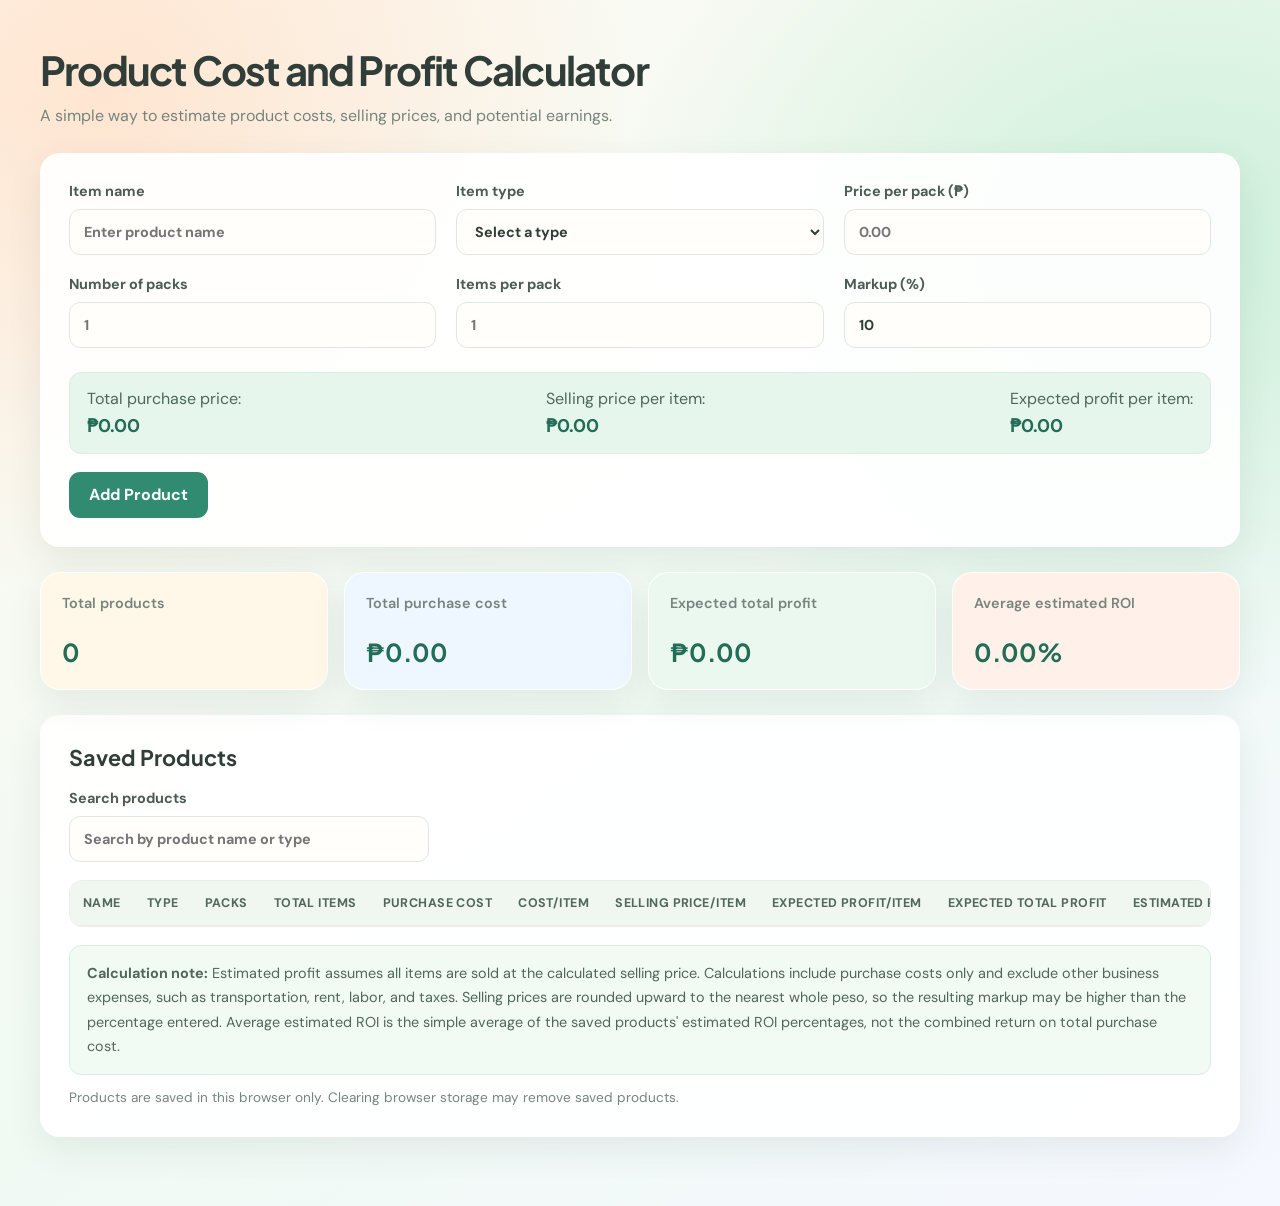
==== commit 43f3a4a0: "Refactor HTML structure and styles" ====
--- a/index.html
+++ b/index.html
@@ -2,23 +2,345 @@
 <html lang="en">
 <head>
   <meta charset="UTF-8">
-  <meta name="viewport" content="width=device-width, initial-scale=1.0">
+
+  <meta
+    name="viewport"
+    content="width=device-width, initial-scale=1.0"
+  >
 
   <title>Product Cost and Profit Calculator</title>
 
-  <!-- Fonts -->
-  <link rel="preconnect" href="https://fonts.googleapis.com">
-  <link rel="preconnect" href="https://fonts.gstatic.com" crossorigin>
-  <link
-    rel="stylesheet"
-    href="https://fonts.googleapis.com/css2?family=DM+Sans:wght@400;500;600;700;800&family=Plus+Jakarta+Sans:wght@600;700;800&display=swap"
-  >
-
-  <!-- Design -->
-  <link rel="stylesheet" href="style.css">
-
-  <!-- Logic -->
+  <!-- Uses the replacement business.js provided earlier. -->
   <script src="business.js" defer></script>
+
+  <style>
+    @import url("https://fonts.googleapis.com/css2?family=DM+Sans:wght@400;500;600;700;800&family=Plus+Jakarta+Sans:wght@600;700;800&display=swap");
+
+    :root {
+      --ink: #303d38;
+      --muted: #77847e;
+      --green: #318b70;
+      --green-dark: #236c56;
+      --mint: #e6f6ec;
+      --line: #e9eee8;
+      --white: #ffffff;
+      --shadow: 0 12px 35px rgba(56, 79, 63, 0.09);
+    }
+
+    * {
+      box-sizing: border-box;
+    }
+
+    body {
+      min-height: 100vh;
+      margin: 0;
+      padding: 44px 24px;
+      background:
+        radial-gradient(
+          ellipse at 8% 8%,
+          rgba(255, 218, 190, 0.65),
+          transparent 32%
+        ),
+        radial-gradient(
+          ellipse at 92% 20%,
+          rgba(190, 235, 207, 0.7),
+          transparent 34%
+        ),
+        linear-gradient(
+          145deg,
+          #fffaf3 0%,
+          #f0faf3 55%,
+          #f5f8ff 100%
+        );
+      color: var(--ink);
+      font-family: "DM Sans", Arial, sans-serif;
+    }
+
+    .container {
+      max-width: 1200px;
+      margin: 0 auto;
+    }
+
+    h1,
+    h2 {
+      color: var(--ink);
+      font-family: "Plus Jakarta Sans", Arial, sans-serif;
+    }
+
+    h1 {
+      margin: 0 0 8px;
+      font-size: clamp(1.8rem, 4vw, 2.5rem);
+      letter-spacing: -0.045em;
+    }
+
+    .subtitle {
+      margin: 0 0 24px;
+      color: var(--muted);
+      line-height: 1.6;
+    }
+
+    h2 {
+      margin: 0 0 18px;
+      font-size: 1.35rem;
+    }
+
+    .card,
+    .box {
+      border: 1px solid rgba(255, 255, 255, 0.9);
+      border-radius: 20px;
+      background: rgba(255, 255, 255, 0.92);
+      box-shadow: var(--shadow);
+    }
+
+    .card {
+      padding: 28px;
+      margin-bottom: 25px;
+    }
+
+    .form-grid {
+      display: grid;
+      grid-template-columns: repeat(3, minmax(0, 1fr));
+      gap: 20px;
+    }
+
+    label {
+      display: grid;
+      gap: 9px;
+      color: #4c5c53;
+      font-size: 0.9rem;
+      font-weight: 700;
+    }
+
+    input,
+    select {
+      width: 100%;
+      min-height: 46px;
+      padding: 11px 14px;
+      border: 1px solid #dfe8df;
+      border-radius: 11px;
+      outline: none;
+      background: #fffefa;
+      color: var(--ink);
+      font: inherit;
+    }
+
+    input:focus,
+    select:focus {
+      border-color: #75bd9e;
+      box-shadow: 0 0 0 4px rgba(49, 139, 112, 0.13);
+    }
+
+    select {
+      cursor: pointer;
+    }
+
+    .total {
+      display: flex;
+      justify-content: space-between;
+      align-items: center;
+      flex-wrap: wrap;
+      gap: 16px;
+      margin: 24px 0 18px;
+      padding: 15px 17px;
+      border: 1px solid #d9efdf;
+      border-radius: 12px;
+      background: var(--mint);
+      color: #4c6859;
+    }
+
+    .total div {
+      display: grid;
+      gap: 5px;
+    }
+
+    .total strong {
+      color: var(--green-dark);
+      font-size: 1.15rem;
+    }
+
+    button {
+      min-height: 46px;
+      padding: 12px 20px;
+      border: 0;
+      border-radius: 11px;
+      background: var(--green);
+      color: var(--white);
+      font: inherit;
+      font-weight: 700;
+      cursor: pointer;
+      transition:
+        background 160ms ease,
+        transform 160ms ease;
+    }
+
+    button:hover {
+      background: var(--green-dark);
+      transform: translateY(-1px);
+    }
+
+    button:focus-visible {
+      outline: 3px solid rgba(49, 139, 112, 0.4);
+      outline-offset: 3px;
+    }
+
+    .delete {
+      min-height: 34px;
+      padding: 7px 12px;
+      border-radius: 8px;
+      background: #fff0ed;
+      color: #b84e3f;
+      font-size: 0.85rem;
+    }
+
+    .delete:hover {
+      background: #fce0da;
+      color: #96392e;
+    }
+
+    .summary {
+      display: grid;
+      grid-template-columns: repeat(4, minmax(0, 1fr));
+      gap: 16px;
+      margin-bottom: 25px;
+    }
+
+    .box {
+      min-height: 118px;
+      padding: 21px;
+      display: flex;
+      flex-direction: column;
+      justify-content: space-between;
+      gap: 12px;
+    }
+
+    .box:nth-child(1) {
+      background: #fff8e9;
+    }
+
+    .box:nth-child(2) {
+      background: #eef6ff;
+    }
+
+    .box:nth-child(3) {
+      background: #eaf8ef;
+    }
+
+    .box:nth-child(4) {
+      background: #fff0e9;
+    }
+
+    .box span {
+      color: var(--muted);
+      font-size: 0.9rem;
+      font-weight: 600;
+    }
+
+    .box strong {
+      color: var(--green-dark);
+      font-family: "Plus Jakarta Sans", Arial, sans-serif;
+      font-size: 1.55rem;
+      overflow-wrap: anywhere;
+    }
+
+    .search-label {
+      max-width: 360px;
+      margin-bottom: 18px;
+    }
+
+    .table-wrap {
+      overflow-x: auto;
+      border: 1px solid var(--line);
+      border-radius: 13px;
+      background: var(--white);
+    }
+
+    .table-wrap:focus-visible {
+      outline: 3px solid rgba(49, 139, 112, 0.4);
+      outline-offset: 3px;
+    }
+
+    table {
+      width: 100%;
+      border-collapse: collapse;
+      white-space: nowrap;
+      font-size: 0.9rem;
+    }
+
+    th,
+    td {
+      padding: 14px 13px;
+      border-bottom: 1px solid var(--line);
+      text-align: left;
+    }
+
+    th {
+      background: #f0f7f1;
+      color: #52675a;
+      font-size: 0.78rem;
+      font-weight: 700;
+      letter-spacing: 0.035em;
+      text-transform: uppercase;
+    }
+
+    tbody tr:last-child td {
+      border-bottom: 0;
+    }
+
+    tbody tr:hover {
+      background: #f8fcf8;
+    }
+
+    .empty-message {
+      padding: 28px;
+      color: var(--muted);
+      text-align: center;
+    }
+
+    .calculation-note {
+      margin: 18px 0 0;
+      padding: 15px 17px;
+      border: 1px solid #d9efdf;
+      border-radius: 12px;
+      background: #f1faf3;
+      color: #52665b;
+      font-size: 0.9rem;
+      line-height: 1.7;
+    }
+
+    .storage-note {
+      margin: 12px 0 0;
+      color: var(--muted);
+      font-size: 0.85rem;
+      line-height: 1.6;
+    }
+
+    @media (max-width: 800px) {
+      .form-grid,
+      .summary {
+        grid-template-columns: repeat(2, minmax(0, 1fr));
+      }
+    }
+
+    @media (max-width: 520px) {
+      body {
+        padding: 22px 12px;
+      }
+
+      .card {
+        padding: 20px;
+      }
+
+      .form-grid,
+      .summary {
+        grid-template-columns: 1fr;
+      }
+
+      .total {
+        align-items: flex-start;
+        flex-direction: column;
+      }
+    }
+  </style>
 </head>
 
 <body>
@@ -31,7 +353,9 @@
     </p>
 
     <noscript>
-      <p>Please enable JavaScript to use this calculator.</p>
+      <p>
+        Please enable JavaScript to use this calculator.
+      </p>
     </noscript>
 
     <form id="productForm" class="card">
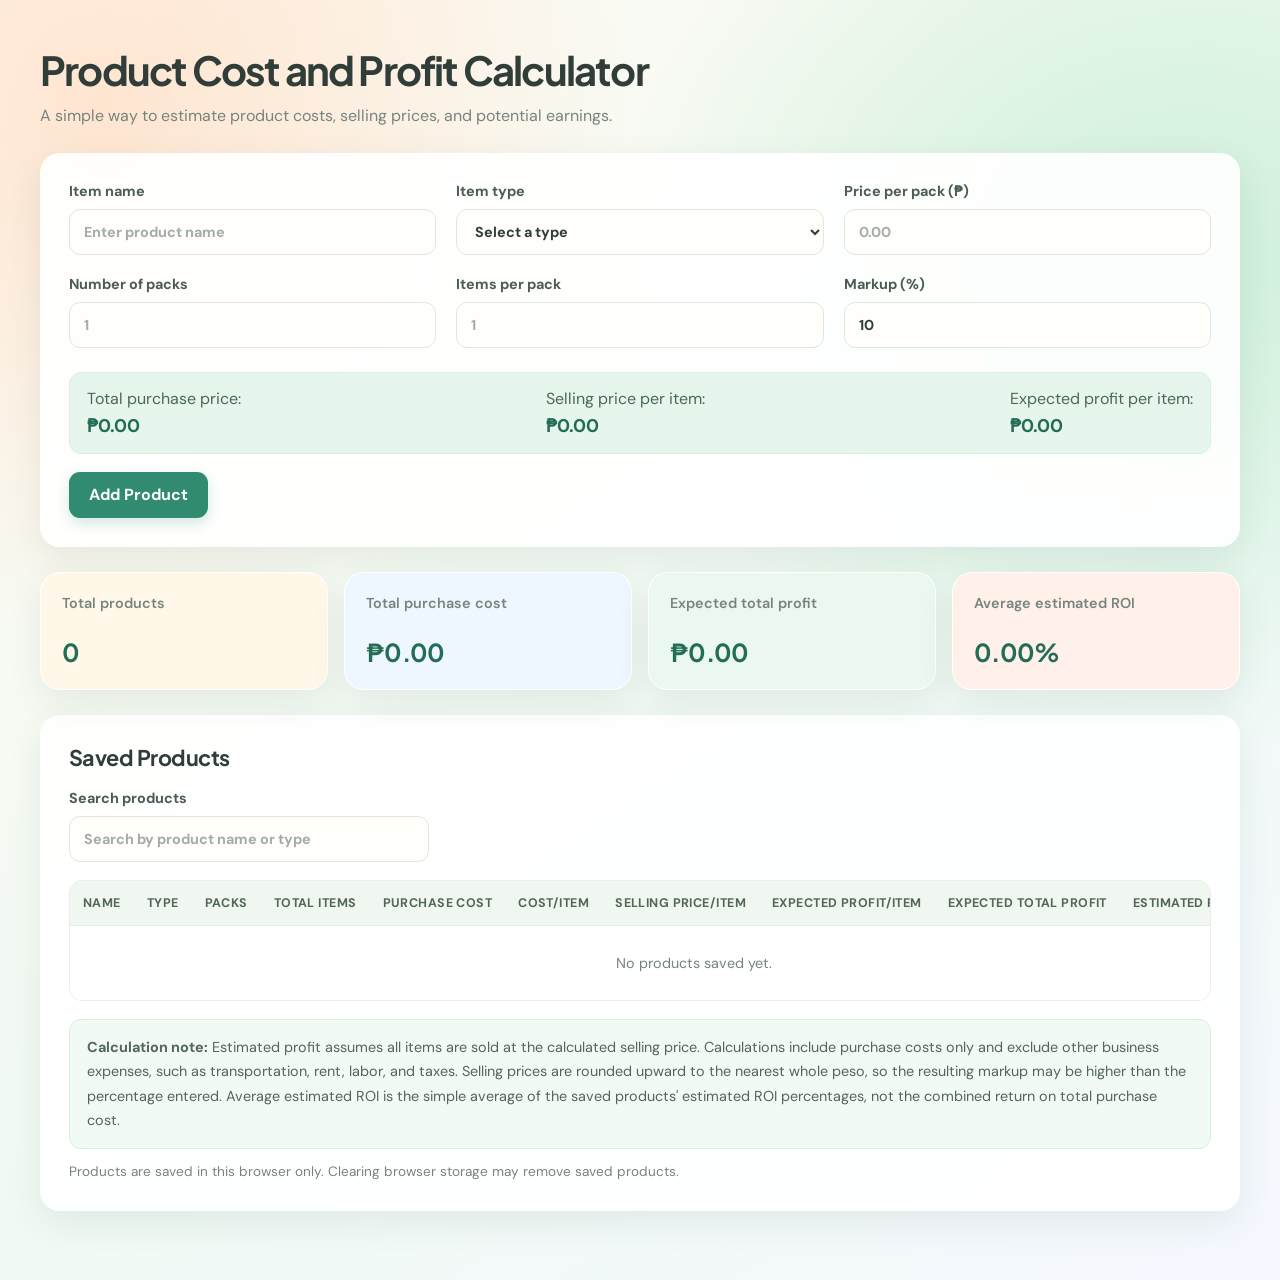
==== commit 59e87ce5: "Refactor index.html for improved structure and styles Refactor HTML structure, improve accessibility" ====
--- a/index.html
+++ b/index.html
@@ -2,345 +2,413 @@
 <html lang="en">
 <head>
   <meta charset="UTF-8">
-
-  <meta
-    name="viewport"
-    content="width=device-width, initial-scale=1.0"
+  <meta name="viewport" content="width=device-width, initial-scale=1.0">
+
+  <title>Product Cost and Profit Calculator</title>
+
+  <!-- Fonts -->
+  <link rel="preconnect" href="https://fonts.googleapis.com">
+  <link rel="preconnect" href="https://fonts.gstatic.com" crossorigin>
+  <link
+    rel="stylesheet"
+    href="https://fonts.googleapis.com/css2?family=DM+Sans:wght@400;500;600;700;800&family=Plus+Jakarta+Sans:wght@600;700;800&display=swap"
   >
 
-  <title>Product Cost and Profit Calculator</title>
-
-  <!-- Uses the replacement business.js provided earlier. -->
-  <script src="business.js" defer></script>
-
+  <!-- Design -->
   <style>
-    @import url("https://fonts.googleapis.com/css2?family=DM+Sans:wght@400;500;600;700;800&family=Plus+Jakarta+Sans:wght@600;700;800&display=swap");
-
-    :root {
-      --ink: #303d38;
-      --muted: #77847e;
-      --green: #318b70;
-      --green-dark: #236c56;
-      --mint: #e6f6ec;
-      --line: #e9eee8;
-      --white: #ffffff;
-      --shadow: 0 12px 35px rgba(56, 79, 63, 0.09);
-    }
-
-    * {
-      box-sizing: border-box;
-    }
-
-    body {
-      min-height: 100vh;
-      margin: 0;
-      padding: 44px 24px;
-      background:
-        radial-gradient(
-          ellipse at 8% 8%,
-          rgba(255, 218, 190, 0.65),
-          transparent 32%
-        ),
-        radial-gradient(
-          ellipse at 92% 20%,
-          rgba(190, 235, 207, 0.7),
-          transparent 34%
-        ),
-        linear-gradient(
-          145deg,
-          #fffaf3 0%,
-          #f0faf3 55%,
-          #f5f8ff 100%
-        );
-      color: var(--ink);
-      font-family: "DM Sans", Arial, sans-serif;
-    }
-
-    .container {
-      max-width: 1200px;
-      margin: 0 auto;
-    }
-
-    h1,
-    h2 {
-      color: var(--ink);
-      font-family: "Plus Jakarta Sans", Arial, sans-serif;
-    }
-
-    h1 {
-      margin: 0 0 8px;
-      font-size: clamp(1.8rem, 4vw, 2.5rem);
-      letter-spacing: -0.045em;
-    }
-
-    .subtitle {
-      margin: 0 0 24px;
-      color: var(--muted);
-      line-height: 1.6;
-    }
-
-    h2 {
-      margin: 0 0 18px;
-      font-size: 1.35rem;
-    }
-
-    .card,
-    .box {
-      border: 1px solid rgba(255, 255, 255, 0.9);
-      border-radius: 20px;
-      background: rgba(255, 255, 255, 0.92);
-      box-shadow: var(--shadow);
-    }
-
-    .card {
-      padding: 28px;
-      margin-bottom: 25px;
-    }
-
-    .form-grid {
-      display: grid;
-      grid-template-columns: repeat(3, minmax(0, 1fr));
-      gap: 20px;
-    }
-
-    label {
-      display: grid;
-      gap: 9px;
-      color: #4c5c53;
-      font-size: 0.9rem;
-      font-weight: 700;
-    }
-
-    input,
-    select {
-      width: 100%;
-      min-height: 46px;
-      padding: 11px 14px;
-      border: 1px solid #dfe8df;
-      border-radius: 11px;
-      outline: none;
-      background: #fffefa;
-      color: var(--ink);
-      font: inherit;
-    }
-
-    input:focus,
-    select:focus {
-      border-color: #75bd9e;
-      box-shadow: 0 0 0 4px rgba(49, 139, 112, 0.13);
-    }
-
-    select {
-      cursor: pointer;
-    }
-
-    .total {
-      display: flex;
-      justify-content: space-between;
-      align-items: center;
-      flex-wrap: wrap;
-      gap: 16px;
-      margin: 24px 0 18px;
-      padding: 15px 17px;
-      border: 1px solid #d9efdf;
-      border-radius: 12px;
-      background: var(--mint);
-      color: #4c6859;
-    }
-
-    .total div {
-      display: grid;
-      gap: 5px;
-    }
-
-    .total strong {
-      color: var(--green-dark);
-      font-size: 1.15rem;
-    }
-
-    button {
-      min-height: 46px;
-      padding: 12px 20px;
-      border: 0;
-      border-radius: 11px;
-      background: var(--green);
-      color: var(--white);
-      font: inherit;
-      font-weight: 700;
-      cursor: pointer;
-      transition:
-        background 160ms ease,
-        transform 160ms ease;
-    }
-
-    button:hover {
-      background: var(--green-dark);
-      transform: translateY(-1px);
-    }
-
-    button:focus-visible {
-      outline: 3px solid rgba(49, 139, 112, 0.4);
-      outline-offset: 3px;
-    }
-
-    .delete {
-      min-height: 34px;
-      padding: 7px 12px;
-      border-radius: 8px;
-      background: #fff0ed;
-      color: #b84e3f;
-      font-size: 0.85rem;
-    }
-
-    .delete:hover {
-      background: #fce0da;
-      color: #96392e;
-    }
-
-    .summary {
-      display: grid;
-      grid-template-columns: repeat(4, minmax(0, 1fr));
-      gap: 16px;
-      margin-bottom: 25px;
-    }
-
-    .box {
-      min-height: 118px;
-      padding: 21px;
-      display: flex;
-      flex-direction: column;
-      justify-content: space-between;
-      gap: 12px;
-    }
-
-    .box:nth-child(1) {
-      background: #fff8e9;
-    }
-
-    .box:nth-child(2) {
-      background: #eef6ff;
-    }
-
-    .box:nth-child(3) {
-      background: #eaf8ef;
-    }
-
-    .box:nth-child(4) {
-      background: #fff0e9;
-    }
-
-    .box span {
-      color: var(--muted);
-      font-size: 0.9rem;
-      font-weight: 600;
-    }
-
-    .box strong {
-      color: var(--green-dark);
-      font-family: "Plus Jakarta Sans", Arial, sans-serif;
-      font-size: 1.55rem;
-      overflow-wrap: anywhere;
-    }
-
-    .search-label {
-      max-width: 360px;
-      margin-bottom: 18px;
-    }
-
-    .table-wrap {
-      overflow-x: auto;
-      border: 1px solid var(--line);
-      border-radius: 13px;
-      background: var(--white);
-    }
-
-    .table-wrap:focus-visible {
-      outline: 3px solid rgba(49, 139, 112, 0.4);
-      outline-offset: 3px;
-    }
-
-    table {
-      width: 100%;
-      border-collapse: collapse;
-      white-space: nowrap;
-      font-size: 0.9rem;
-    }
-
-    th,
-    td {
-      padding: 14px 13px;
-      border-bottom: 1px solid var(--line);
-      text-align: left;
-    }
-
-    th {
-      background: #f0f7f1;
-      color: #52675a;
-      font-size: 0.78rem;
-      font-weight: 700;
-      letter-spacing: 0.035em;
-      text-transform: uppercase;
-    }
-
-    tbody tr:last-child td {
-      border-bottom: 0;
-    }
-
-    tbody tr:hover {
-      background: #f8fcf8;
-    }
-
-    .empty-message {
-      padding: 28px;
-      color: var(--muted);
-      text-align: center;
-    }
-
-    .calculation-note {
-      margin: 18px 0 0;
-      padding: 15px 17px;
-      border: 1px solid #d9efdf;
-      border-radius: 12px;
-      background: #f1faf3;
-      color: #52665b;
-      font-size: 0.9rem;
-      line-height: 1.7;
-    }
-
-    .storage-note {
-      margin: 12px 0 0;
-      color: var(--muted);
-      font-size: 0.85rem;
-      line-height: 1.6;
-    }
-
-    @media (max-width: 800px) {
-      .form-grid,
-      .summary {
-        grid-template-columns: repeat(2, minmax(0, 1fr));
-      }
-    }
-
-    @media (max-width: 520px) {
-      body {
-        padding: 22px 12px;
-      }
-
-      .card {
-        padding: 20px;
-      }
-
-      .form-grid,
-      .summary {
-        grid-template-columns: 1fr;
-      }
-
-      .total {
-        align-items: flex-start;
-        flex-direction: column;
-      }
-    }
-  </style>
+/* Product Cost and Profit Calculator - styles
+   Fonts are loaded from index.html. */
+
+:root {
+  --ink: #303d38;
+  --muted: #77847e;
+  --green: #318b70;
+  --green-dark: #236c56;
+  --mint: #e6f6ec;
+  --line: #e9eee8;
+  --white: #ffffff;
+  --shadow: 0 12px 35px rgba(56, 79, 63, 0.09);
+}
+
+* {
+  box-sizing: border-box;
+}
+
+body {
+  min-height: 100vh;
+  margin: 0;
+  padding: 44px 24px;
+  background:
+    radial-gradient(ellipse at 8% 8%, rgba(255, 218, 190, 0.65), transparent 32%),
+    radial-gradient(ellipse at 92% 20%, rgba(190, 235, 207, 0.7), transparent 34%),
+    linear-gradient(145deg, #fffaf3 0%, #f0faf3 55%, #f5f8ff 100%);
+  color: var(--ink);
+  font-family: "DM Sans", Arial, sans-serif;
+}
+
+.container {
+  max-width: 1200px;
+  margin: 0 auto;
+}
+
+/* ---------- Headings ---------- */
+
+h1,
+h2 {
+  color: var(--ink);
+  font-family: "Plus Jakarta Sans", Arial, sans-serif;
+}
+
+h1 {
+  margin: 0 0 8px;
+  font-size: clamp(1.8rem, 4vw, 2.5rem);
+  letter-spacing: -0.045em;
+}
+
+h2 {
+  margin: 0 0 18px;
+  font-size: 1.35rem;
+  letter-spacing: -0.025em;
+}
+
+.subtitle {
+  margin: 0 0 24px;
+  color: var(--muted);
+  line-height: 1.6;
+}
+
+/* ---------- Cards ---------- */
+
+.card,
+.box {
+  border: 1px solid rgba(255, 255, 255, 0.9);
+  border-radius: 20px;
+  background: rgba(255, 255, 255, 0.92);
+  box-shadow: var(--shadow);
+}
+
+.card {
+  padding: 28px;
+  margin-bottom: 25px;
+}
+
+/* ---------- Form ---------- */
+
+.form-grid {
+  display: grid;
+  grid-template-columns: repeat(3, minmax(0, 1fr));
+  gap: 20px;
+}
+
+label {
+  display: grid;
+  gap: 9px;
+  color: #4c5c53;
+  font-size: 0.9rem;
+  font-weight: 700;
+}
+
+input,
+select {
+  width: 100%;
+  min-height: 46px;
+  padding: 11px 14px;
+  border: 1px solid #dfe8df;
+  border-radius: 11px;
+  outline: none;
+  background: #fffefa;
+  color: var(--ink);
+  font: inherit;
+  transition: border-color 160ms ease, box-shadow 160ms ease;
+}
+
+input::placeholder {
+  color: #a2ada5;
+}
+
+input:focus,
+select:focus {
+  border-color: #75bd9e;
+  box-shadow: 0 0 0 4px rgba(49, 139, 112, 0.13);
+}
+
+select {
+  cursor: pointer;
+}
+
+/* ---------- Live preview ---------- */
+
+.total {
+  display: flex;
+  justify-content: space-between;
+  align-items: center;
+  flex-wrap: wrap;
+  gap: 16px;
+  margin: 24px 0 18px;
+  padding: 15px 17px;
+  border: 1px solid #d9efdf;
+  border-radius: 12px;
+  background: var(--mint);
+  color: #4c6859;
+}
+
+.total div {
+  display: grid;
+  gap: 5px;
+}
+
+.total strong {
+  color: var(--green-dark);
+  font-size: 1.15rem;
+}
+
+/* ---------- Buttons ---------- */
+
+button {
+  min-height: 46px;
+  padding: 12px 20px;
+  border: 0;
+  border-radius: 11px;
+  background: var(--green);
+  color: var(--white);
+  font: inherit;
+  font-weight: 700;
+  cursor: pointer;
+  transition: background 160ms ease, transform 160ms ease, box-shadow 160ms ease;
+}
+
+form button[type="submit"] {
+  box-shadow: 0 5px 14px rgba(49, 139, 112, 0.22);
+}
+
+button:hover {
+  background: var(--green-dark);
+  transform: translateY(-1px);
+}
+
+button:focus-visible {
+  outline: 3px solid rgba(49, 139, 112, 0.4);
+  outline-offset: 3px;
+}
+
+.delete {
+  min-height: 34px;
+  padding: 7px 12px;
+  border-radius: 8px;
+  background: #fff0ed;
+  color: #b84e3f;
+  font-size: 0.85rem;
+  box-shadow: none;
+}
+
+.delete:hover {
+  background: #fce0da;
+  color: #96392e;
+}
+
+/* ---------- Summary boxes ---------- */
+
+.summary {
+  display: grid;
+  grid-template-columns: repeat(4, minmax(0, 1fr));
+  gap: 16px;
+  margin-bottom: 25px;
+}
+
+.box {
+  min-height: 118px;
+  padding: 21px;
+  display: flex;
+  flex-direction: column;
+  justify-content: space-between;
+  gap: 12px;
+  transition: transform 160ms ease, box-shadow 160ms ease;
+}
+
+.box:hover {
+  transform: translateY(-3px);
+  box-shadow: 0 16px 35px rgba(56, 79, 63, 0.13);
+}
+
+.box:nth-child(1) { background: #fff8e9; }
+.box:nth-child(2) { background: #eef6ff; }
+.box:nth-child(3) { background: #eaf8ef; }
+.box:nth-child(4) { background: #fff0e9; }
+
+.box span {
+  color: var(--muted);
+  font-size: 0.9rem;
+  font-weight: 600;
+}
+
+.box strong {
+  color: var(--green-dark);
+  font-family: "Plus Jakarta Sans", Arial, sans-serif;
+  font-size: 1.55rem;
+  letter-spacing: -0.03em;
+  overflow-wrap: anywhere;
+}
+
+/* ---------- Saved products table ---------- */
+
+.search-label {
+  max-width: 360px;
+  margin-bottom: 18px;
+}
+
+.table-wrap {
+  overflow-x: auto;
+  border: 1px solid var(--line);
+  border-radius: 13px;
+  background: var(--white);
+}
+
+.table-wrap:focus-visible {
+  outline: 3px solid rgba(49, 139, 112, 0.4);
+  outline-offset: 3px;
+}
+
+table {
+  width: 100%;
+  border-collapse: collapse;
+  white-space: nowrap;
+  font-size: 0.9rem;
+}
+
+th,
+td {
+  padding: 14px 13px;
+  border-bottom: 1px solid var(--line);
+  text-align: left;
+}
+
+th {
+  background: #f0f7f1;
+  color: #52675a;
+  font-size: 0.78rem;
+  font-weight: 700;
+  letter-spacing: 0.035em;
+  text-transform: uppercase;
+}
+
+tbody tr:last-child td {
+  border-bottom: 0;
+}
+
+tbody tr:hover {
+  background: #f8fcf8;
+}
+
+.empty-message {
+  padding: 28px;
+  color: var(--muted);
+  text-align: center;
+}
+
+/* ---------- Notes ---------- */
+
+.calculation-note {
+  margin: 18px 0 0;
+  padding: 15px 17px;
+  border: 1px solid #d9efdf;
+  border-radius: 12px;
+  background: #f1faf3;
+  color: #52665b;
+  font-size: 0.9rem;
+  line-height: 1.7;
+}
+
+.storage-note {
+  margin: 12px 0 0;
+  color: var(--muted);
+  font-size: 0.85rem;
+  line-height: 1.6;
+}
+
+/* ---------- Responsive ---------- */
+
+@media (max-width: 800px) {
+  body {
+    padding: 28px 16px;
+  }
+
+  .form-grid,
+  .summary {
+    grid-template-columns: repeat(2, minmax(0, 1fr));
+  }
+}
+
+@media (max-width: 520px) {
+  body {
+    padding: 22px 12px;
+  }
+
+  .card {
+    padding: 20px;
+    border-radius: 16px;
+  }
+
+  .form-grid,
+  .summary {
+    grid-template-columns: 1fr;
+  }
+
+  .box {
+    min-height: 96px;
+  }
+
+  .total {
+    align-items: flex-start;
+    flex-direction: column;
+  }
+}
+
+@media (prefers-reduced-motion: reduce) {
+  * {
+    transition: none !important;
+  }
+}
+
+/* ---------- Messages and delete confirmation ---------- */
+
+.message {
+  margin: 0 0 16px;
+  padding: 12px 16px;
+  border-radius: 12px;
+  font-size: 0.92rem;
+  font-weight: 600;
+  line-height: 1.5;
+}
+
+.message:empty {
+  display: none;
+}
+
+.message.error {
+  border: 1px solid #f2c9c1;
+  background: #fff0ed;
+  color: #96392e;
+}
+
+.message.success {
+  border: 1px solid #cfe8d6;
+  background: #eaf8ef;
+  color: var(--green-dark);
+}
+
+.delete.confirming {
+  background: #b84e3f;
+  color: var(--white);
+}
+
+.delete.confirming:hover {
+  background: #96392e;
+  color: var(--white);
+}
+
+</style>
+
+  
 </head>
 
 <body>
@@ -353,12 +421,10 @@
     </p>
 
     <noscript>
-      <p>
-        Please enable JavaScript to use this calculator.
-      </p>
+      <p>Please enable JavaScript to use this calculator.</p>
     </noscript>
 
-    <form id="productForm" class="card">
+    <form id="productForm" class="card" novalidate>
       <div class="form-grid">
         <label for="itemName">
           Item name
@@ -452,6 +518,8 @@
           <strong id="profitPerItemPreview">₱0.00</strong>
         </div>
       </div>
+
+      <div id="message" class="message" role="status" aria-live="polite"></div>
 
       <button type="submit">Add Product</button>
     </form>
@@ -530,11 +598,484 @@
         not the combined return on total purchase cost.
       </p>
 
-      <p class="storage-note">
+      <p class="storage-note" id="storageNote">
         Products are saved in this browser only.
         Clearing browser storage may remove saved products.
       </p>
     </section>
   </main>
+<script>
+"use strict";
+
+(() => {
+  const STORAGE_KEY = "products";
+  const get = id => document.getElementById(id);
+
+  const form = get("productForm");
+  const table = get("productTable");
+  const search = get("search");
+  const message = get("message");
+  const storageNote = get("storageNote");
+
+  const itemName = get("itemName");
+  const itemType = get("itemType");
+  const pricePerPack = get("pricePerPack");
+  const numberOfPacks = get("numberOfPacks");
+  const itemsPerPack = get("itemsPerPack");
+  const markup = get("markup");
+
+  const totalCost = get("totalCost");
+  const sellingPricePreview = get("sellingPricePreview");
+  const profitPerItemPreview = get("profitPerItemPreview");
+
+  const totalProducts = get("totalProducts");
+  const totalCostValue = get("totalCostValue");
+  const totalProfitValue = get("totalProfitValue");
+  const averageRoi = get("averageRoi");
+
+  const formatter = new Intl.NumberFormat("en-PH", {
+    style: "currency",
+    currency: "PHP",
+    minimumFractionDigits: 2,
+    maximumFractionDigits: 2
+  });
+
+  function money(value) {
+    return formatter.format(Number.isFinite(value) ? value : 0);
+  }
+
+  function createId() {
+    try {
+      if (window.crypto && window.crypto.randomUUID) {
+        return window.crypto.randomUUID();
+      }
+    } catch (error) {
+      /* fall through to the simple id below */
+    }
+    return `product-${Date.now()}-${Math.random().toString(16).slice(2)}`;
+  }
+
+  /* ---------- Messages (replaces alert pop-ups) ---------- */
+
+  let messageTimer = null;
+
+  function showMessage(text, type) {
+    message.textContent = text;
+    message.className = `message ${type || "error"}`;
+    clearTimeout(messageTimer);
+    messageTimer = setTimeout(clearMessage, 6000);
+    if (message.scrollIntoView) message.scrollIntoView({ block: "nearest" });
+  }
+
+  function clearMessage() {
+    message.textContent = "";
+    message.className = "message";
+  }
+
+  /* ---------- Storage (works even when the browser blocks it) ---------- */
+
+  let storageAvailable = true;
+
+  function readStorage() {
+    try {
+      return window.localStorage.getItem(STORAGE_KEY);
+    } catch (error) {
+      storageAvailable = false;
+      return null;
+    }
+  }
+
+  function writeStorage(text) {
+    try {
+      window.localStorage.setItem(STORAGE_KEY, text);
+      return true;
+    } catch (error) {
+      storageAvailable = false;
+      return false;
+    }
+  }
+
+  function updateStorageNote() {
+    storageNote.textContent = storageAvailable
+      ? "Products are saved in this browser only. " +
+        "Clearing browser storage may remove saved products."
+      : "This browser is blocking storage here, so products work " +
+        "normally but will be lost when you refresh or close this page. " +
+        "Open the file directly in Chrome, Edge or Firefox to keep them.";
+  }
+
+  /* ---------- Validation and calculation ---------- */
+
+  function getFormData() {
+    return {
+      id: createId(),
+      name: itemName.value.trim(),
+      type: itemType.value,
+      pricePerPack: Number(pricePerPack.value),
+      numberOfPacks: Number(numberOfPacks.value),
+      itemsPerPack: Number(itemsPerPack.value),
+      markup: Number(markup.value)
+    };
+  }
+
+  function validNumbers(product) {
+    return (
+      Number.isFinite(product.pricePerPack) &&
+      product.pricePerPack >= 0.01 &&
+      Number.isSafeInteger(product.numberOfPacks) &&
+      product.numberOfPacks >= 1 &&
+      Number.isSafeInteger(product.itemsPerPack) &&
+      product.itemsPerPack >= 1 &&
+      Number.isFinite(product.markup) &&
+      product.markup >= 10 &&
+      product.markup <= 100
+    );
+  }
+
+  function isValidProduct(product) {
+    return (
+      typeof product.name === "string" &&
+      product.name.trim() !== "" &&
+      typeof product.type === "string" &&
+      product.type.trim() !== "" &&
+      validNumbers(product)
+    );
+  }
+
+  function findProblem(product) {
+    if (!product.name) {
+      return { field: itemName, text: "Enter an item name." };
+    }
+    if (!product.type) {
+      return { field: itemType, text: "Select an item type." };
+    }
+    if (!Number.isFinite(product.pricePerPack) || product.pricePerPack < 0.01) {
+      return { field: pricePerPack, text: "Price per pack must be at least ₱0.01." };
+    }
+    if (!Number.isSafeInteger(product.numberOfPacks) || product.numberOfPacks < 1) {
+      return { field: numberOfPacks, text: "Number of packs must be a whole number, 1 or more." };
+    }
+    if (!Number.isSafeInteger(product.itemsPerPack) || product.itemsPerPack < 1) {
+      return { field: itemsPerPack, text: "Items per pack must be a whole number, 1 or more." };
+    }
+    if (!Number.isFinite(product.markup) || product.markup < 10 || product.markup > 100) {
+      return { field: markup, text: "Markup must be between 10% and 100%." };
+    }
+    return null;
+  }
+
+  function calculate(product) {
+    const purchaseCost =
+      product.pricePerPack * product.numberOfPacks;
+
+    const totalItems =
+      product.numberOfPacks * product.itemsPerPack;
+
+    const costPerItem = purchaseCost / totalItems;
+    const rawPrice = costPerItem * (1 + product.markup / 100);
+
+    const nearestInteger = Math.round(rawPrice);
+    const tolerance =
+      Number.EPSILON * Math.max(1, Math.abs(rawPrice)) * 4;
+
+    const sellingPrice =
+      Math.abs(rawPrice - nearestInteger) <= tolerance
+        ? nearestInteger
+        : Math.ceil(rawPrice);
+
+    const profitPerItem = sellingPrice - costPerItem;
+    const totalProfit = profitPerItem * totalItems;
+    const roi = (totalProfit / purchaseCost) * 100;
+
+    return {
+      ...product,
+      totalCostValue: purchaseCost,
+      totalItems,
+      costPerItem,
+      sellingPrice,
+      profitPerItem,
+      totalProfit,
+      roi
+    };
+  }
+
+  function hasValidResults(product) {
+    return (
+      Number.isSafeInteger(product.totalItems) &&
+      [
+        product.totalCostValue,
+        product.costPerItem,
+        product.sellingPrice,
+        product.profitPerItem,
+        product.totalProfit,
+        product.roi
+      ].every(Number.isFinite)
+    );
+  }
+
+  /* ---------- Load and save ---------- */
+
+  function loadProducts() {
+    try {
+      const saved = JSON.parse(readStorage() || "[]");
+
+      if (!Array.isArray(saved)) return [];
+
+      return saved
+        .filter(product => product && isValidProduct(product))
+        .map(product => calculate({
+          ...product,
+          id: String(product.id || createId()),
+          name: product.name.trim(),
+          type: product.type.trim()
+        }))
+        .filter(hasValidResults);
+    } catch (error) {
+      console.warn("Could not load saved products:", error);
+      return [];
+    }
+  }
+
+  let products = loadProducts();
+
+  // Saving never blocks the app: if the browser refuses storage,
+  // the product still works for this session.
+  function saveProducts(nextProducts) {
+    if (writeStorage(JSON.stringify(nextProducts))) {
+      storageAvailable = true;
+    }
+    updateStorageNote();
+  }
+
+  /* ---------- Live preview ---------- */
+
+  function updatePreview() {
+    const product = getFormData();
+
+    totalCost.textContent = money(
+      product.pricePerPack * product.numberOfPacks
+    );
+
+    if (!validNumbers(product)) {
+      sellingPricePreview.textContent = money(0);
+      profitPerItemPreview.textContent = money(0);
+      return;
+    }
+
+    const result = calculate(product);
+
+    if (!hasValidResults(result)) {
+      totalCost.textContent = money(0);
+      sellingPricePreview.textContent = money(0);
+      profitPerItemPreview.textContent = money(0);
+      return;
+    }
+
+    sellingPricePreview.textContent = money(result.sellingPrice);
+    profitPerItemPreview.textContent = money(result.profitPerItem);
+  }
+
+  /* ---------- Table and summary ---------- */
+
+  let pendingDeleteId = null;
+  let pendingDeleteTimer = null;
+
+  function render() {
+    const query = search.value.trim().toLowerCase();
+
+    const visible = products.filter(product =>
+      product.name.toLowerCase().includes(query) ||
+      product.type.toLowerCase().includes(query)
+    );
+
+    table.replaceChildren();
+
+    if (!visible.length) {
+      const row = document.createElement("tr");
+      const cell = document.createElement("td");
+
+      cell.colSpan = 11;
+      cell.className = "empty-message";
+      cell.textContent = products.length
+        ? "No matching products found."
+        : "No products saved yet.";
+
+      row.appendChild(cell);
+      table.appendChild(row);
+    }
+
+    visible.forEach(product => {
+      const row = document.createElement("tr");
+
+      const values = [
+        product.name,
+        product.type,
+        product.numberOfPacks,
+        product.totalItems,
+        money(product.totalCostValue),
+        money(product.costPerItem),
+        money(product.sellingPrice),
+        money(product.profitPerItem),
+        money(product.totalProfit),
+        `${product.roi.toFixed(2)}%`
+      ];
+
+      values.forEach(value => {
+        const cell = document.createElement("td");
+        cell.textContent = String(value);
+        row.appendChild(cell);
+      });
+
+      const actionCell = document.createElement("td");
+      const button = document.createElement("button");
+      const confirming = pendingDeleteId === product.id;
+
+      button.type = "button";
+      button.className = confirming ? "delete confirming" : "delete";
+      button.dataset.id = product.id;
+      button.textContent = confirming ? "Click to confirm" : "Delete";
+      button.setAttribute(
+        "aria-label",
+        confirming
+          ? `Confirm deleting ${product.name}`
+          : `Delete ${product.name}`
+      );
+
+      actionCell.appendChild(button);
+      row.appendChild(actionCell);
+      table.appendChild(row);
+    });
+
+    const costSum = products.reduce(
+      (sum, product) => sum + product.totalCostValue, 0
+    );
+
+    const profitSum = products.reduce(
+      (sum, product) => sum + product.totalProfit, 0
+    );
+
+    const average = products.length
+      ? products.reduce(
+          (sum, product) => sum + product.roi, 0
+        ) / products.length
+      : 0;
+
+    totalProducts.textContent = String(products.length);
+    totalCostValue.textContent = money(costSum);
+    totalProfitValue.textContent = money(profitSum);
+    averageRoi.textContent = `${average.toFixed(2)}%`;
+  }
+
+  /* ---------- Events ---------- */
+
+  form.addEventListener("submit", event => {
+    event.preventDefault();
+
+    const product = getFormData();
+
+    const problem = findProblem(product);
+
+    if (problem) {
+      showMessage(problem.text);
+      problem.field.focus();
+      return;
+    }
+
+    if (!isValidProduct(product)) {
+      showMessage("Please check the values you entered.");
+      return;
+    }
+
+    const duplicate = products.some(existing =>
+      existing.name.toLowerCase() === product.name.toLowerCase() &&
+      existing.type.toLowerCase() === product.type.toLowerCase()
+    );
+
+    if (duplicate) {
+      showMessage("A product with the same name and type already exists.");
+      return;
+    }
+
+    const result = calculate(product);
+
+    if (!hasValidResults(result)) {
+      showMessage("The values are too large. Please enter smaller amounts.");
+      return;
+    }
+
+    const nextProducts = [...products, result];
+
+    const totalsAreFinite = [
+      "totalCostValue",
+      "totalProfit",
+      "roi"
+    ].every(key =>
+      Number.isFinite(
+        nextProducts.reduce((sum, entry) => sum + entry[key], 0)
+      )
+    );
+
+    if (!totalsAreFinite) {
+      showMessage("The combined totals are too large.");
+      return;
+    }
+
+    products = nextProducts;
+    saveProducts(products);
+    render();
+
+    form.reset();
+    markup.value = "10";
+    updatePreview();
+    showMessage(`"${result.name}" was added.`, "success");
+    itemName.focus();
+  });
+
+  search.addEventListener("input", render);
+
+  // Two-step delete: first click asks, second click confirms.
+  table.addEventListener("click", event => {
+    const button = event.target.closest("button.delete");
+    if (!button) return;
+
+    const id = button.dataset.id;
+    const product = products.find(entry => entry.id === id);
+    if (!product) return;
+
+    clearTimeout(pendingDeleteTimer);
+
+    if (pendingDeleteId !== id) {
+      pendingDeleteId = id;
+      render();
+
+      pendingDeleteTimer = setTimeout(() => {
+        pendingDeleteId = null;
+        render();
+      }, 4000);
+      return;
+    }
+
+    pendingDeleteId = null;
+    products = products.filter(entry => entry.id !== id);
+    saveProducts(products);
+    render();
+    showMessage(`"${product.name}" was deleted.`, "success");
+  });
+
+  [
+    pricePerPack,
+    numberOfPacks,
+    itemsPerPack,
+    markup
+  ].forEach(input => {
+    input.addEventListener("input", updatePreview);
+  });
+
+  updateStorageNote();
+  render();
+  updatePreview();
+})();
+
+</script>
 </body>
 </html>
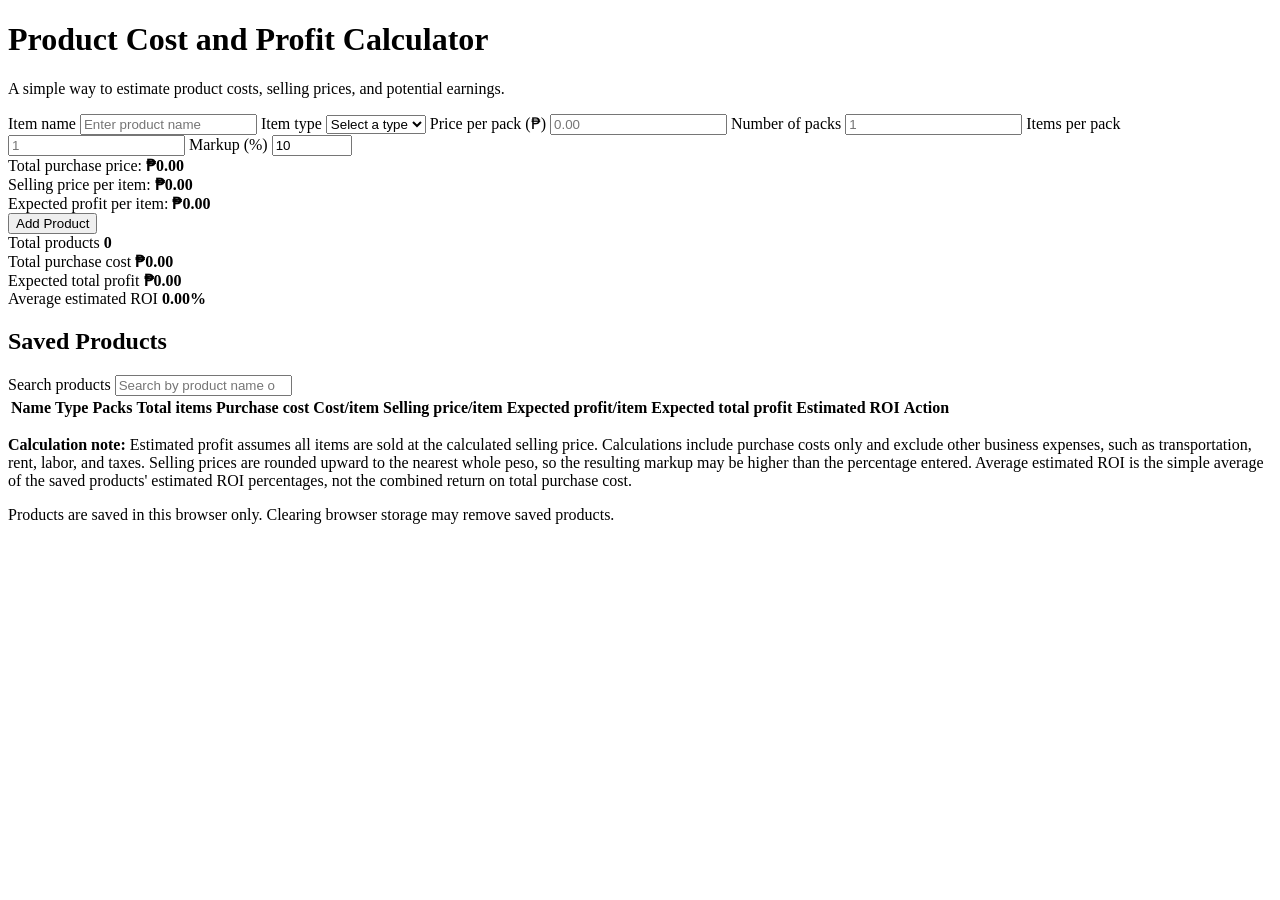
==== commit c547d9ed: "Update index.html" ====
--- a/index.html
+++ b/index.html
@@ -15,400 +15,11 @@
   >
 
   <!-- Design -->
-  <style>
-/* Product Cost and Profit Calculator - styles
-   Fonts are loaded from index.html. */
-
-:root {
-  --ink: #303d38;
-  --muted: #77847e;
-  --green: #318b70;
-  --green-dark: #236c56;
-  --mint: #e6f6ec;
-  --line: #e9eee8;
-  --white: #ffffff;
-  --shadow: 0 12px 35px rgba(56, 79, 63, 0.09);
-}
-
-* {
-  box-sizing: border-box;
-}
-
-body {
-  min-height: 100vh;
-  margin: 0;
-  padding: 44px 24px;
-  background:
-    radial-gradient(ellipse at 8% 8%, rgba(255, 218, 190, 0.65), transparent 32%),
-    radial-gradient(ellipse at 92% 20%, rgba(190, 235, 207, 0.7), transparent 34%),
-    linear-gradient(145deg, #fffaf3 0%, #f0faf3 55%, #f5f8ff 100%);
-  color: var(--ink);
-  font-family: "DM Sans", Arial, sans-serif;
-}
-
-.container {
-  max-width: 1200px;
-  margin: 0 auto;
-}
-
-/* ---------- Headings ---------- */
-
-h1,
-h2 {
-  color: var(--ink);
-  font-family: "Plus Jakarta Sans", Arial, sans-serif;
-}
-
-h1 {
-  margin: 0 0 8px;
-  font-size: clamp(1.8rem, 4vw, 2.5rem);
-  letter-spacing: -0.045em;
-}
-
-h2 {
-  margin: 0 0 18px;
-  font-size: 1.35rem;
-  letter-spacing: -0.025em;
-}
-
-.subtitle {
-  margin: 0 0 24px;
-  color: var(--muted);
-  line-height: 1.6;
-}
-
-/* ---------- Cards ---------- */
-
-.card,
-.box {
-  border: 1px solid rgba(255, 255, 255, 0.9);
-  border-radius: 20px;
-  background: rgba(255, 255, 255, 0.92);
-  box-shadow: var(--shadow);
-}
-
-.card {
-  padding: 28px;
-  margin-bottom: 25px;
-}
-
-/* ---------- Form ---------- */
-
-.form-grid {
-  display: grid;
-  grid-template-columns: repeat(3, minmax(0, 1fr));
-  gap: 20px;
-}
-
-label {
-  display: grid;
-  gap: 9px;
-  color: #4c5c53;
-  font-size: 0.9rem;
-  font-weight: 700;
-}
-
-input,
-select {
-  width: 100%;
-  min-height: 46px;
-  padding: 11px 14px;
-  border: 1px solid #dfe8df;
-  border-radius: 11px;
-  outline: none;
-  background: #fffefa;
-  color: var(--ink);
-  font: inherit;
-  transition: border-color 160ms ease, box-shadow 160ms ease;
-}
-
-input::placeholder {
-  color: #a2ada5;
-}
-
-input:focus,
-select:focus {
-  border-color: #75bd9e;
-  box-shadow: 0 0 0 4px rgba(49, 139, 112, 0.13);
-}
-
-select {
-  cursor: pointer;
-}
-
-/* ---------- Live preview ---------- */
-
-.total {
-  display: flex;
-  justify-content: space-between;
-  align-items: center;
-  flex-wrap: wrap;
-  gap: 16px;
-  margin: 24px 0 18px;
-  padding: 15px 17px;
-  border: 1px solid #d9efdf;
-  border-radius: 12px;
-  background: var(--mint);
-  color: #4c6859;
-}
-
-.total div {
-  display: grid;
-  gap: 5px;
-}
-
-.total strong {
-  color: var(--green-dark);
-  font-size: 1.15rem;
-}
-
-/* ---------- Buttons ---------- */
-
-button {
-  min-height: 46px;
-  padding: 12px 20px;
-  border: 0;
-  border-radius: 11px;
-  background: var(--green);
-  color: var(--white);
-  font: inherit;
-  font-weight: 700;
-  cursor: pointer;
-  transition: background 160ms ease, transform 160ms ease, box-shadow 160ms ease;
-}
-
-form button[type="submit"] {
-  box-shadow: 0 5px 14px rgba(49, 139, 112, 0.22);
-}
-
-button:hover {
-  background: var(--green-dark);
-  transform: translateY(-1px);
-}
-
-button:focus-visible {
-  outline: 3px solid rgba(49, 139, 112, 0.4);
-  outline-offset: 3px;
-}
-
-.delete {
-  min-height: 34px;
-  padding: 7px 12px;
-  border-radius: 8px;
-  background: #fff0ed;
-  color: #b84e3f;
-  font-size: 0.85rem;
-  box-shadow: none;
-}
-
-.delete:hover {
-  background: #fce0da;
-  color: #96392e;
-}
-
-/* ---------- Summary boxes ---------- */
-
-.summary {
-  display: grid;
-  grid-template-columns: repeat(4, minmax(0, 1fr));
-  gap: 16px;
-  margin-bottom: 25px;
-}
-
-.box {
-  min-height: 118px;
-  padding: 21px;
-  display: flex;
-  flex-direction: column;
-  justify-content: space-between;
-  gap: 12px;
-  transition: transform 160ms ease, box-shadow 160ms ease;
-}
-
-.box:hover {
-  transform: translateY(-3px);
-  box-shadow: 0 16px 35px rgba(56, 79, 63, 0.13);
-}
-
-.box:nth-child(1) { background: #fff8e9; }
-.box:nth-child(2) { background: #eef6ff; }
-.box:nth-child(3) { background: #eaf8ef; }
-.box:nth-child(4) { background: #fff0e9; }
-
-.box span {
-  color: var(--muted);
-  font-size: 0.9rem;
-  font-weight: 600;
-}
-
-.box strong {
-  color: var(--green-dark);
-  font-family: "Plus Jakarta Sans", Arial, sans-serif;
-  font-size: 1.55rem;
-  letter-spacing: -0.03em;
-  overflow-wrap: anywhere;
-}
-
-/* ---------- Saved products table ---------- */
-
-.search-label {
-  max-width: 360px;
-  margin-bottom: 18px;
-}
-
-.table-wrap {
-  overflow-x: auto;
-  border: 1px solid var(--line);
-  border-radius: 13px;
-  background: var(--white);
-}
-
-.table-wrap:focus-visible {
-  outline: 3px solid rgba(49, 139, 112, 0.4);
-  outline-offset: 3px;
-}
-
-table {
-  width: 100%;
-  border-collapse: collapse;
-  white-space: nowrap;
-  font-size: 0.9rem;
-}
-
-th,
-td {
-  padding: 14px 13px;
-  border-bottom: 1px solid var(--line);
-  text-align: left;
-}
-
-th {
-  background: #f0f7f1;
-  color: #52675a;
-  font-size: 0.78rem;
-  font-weight: 700;
-  letter-spacing: 0.035em;
-  text-transform: uppercase;
-}
-
-tbody tr:last-child td {
-  border-bottom: 0;
-}
-
-tbody tr:hover {
-  background: #f8fcf8;
-}
-
-.empty-message {
-  padding: 28px;
-  color: var(--muted);
-  text-align: center;
-}
-
-/* ---------- Notes ---------- */
-
-.calculation-note {
-  margin: 18px 0 0;
-  padding: 15px 17px;
-  border: 1px solid #d9efdf;
-  border-radius: 12px;
-  background: #f1faf3;
-  color: #52665b;
-  font-size: 0.9rem;
-  line-height: 1.7;
-}
-
-.storage-note {
-  margin: 12px 0 0;
-  color: var(--muted);
-  font-size: 0.85rem;
-  line-height: 1.6;
-}
-
-/* ---------- Responsive ---------- */
-
-@media (max-width: 800px) {
-  body {
-    padding: 28px 16px;
-  }
-
-  .form-grid,
-  .summary {
-    grid-template-columns: repeat(2, minmax(0, 1fr));
-  }
-}
-
-@media (max-width: 520px) {
-  body {
-    padding: 22px 12px;
-  }
-
-  .card {
-    padding: 20px;
-    border-radius: 16px;
-  }
-
-  .form-grid,
-  .summary {
-    grid-template-columns: 1fr;
-  }
-
-  .box {
-    min-height: 96px;
-  }
-
-  .total {
-    align-items: flex-start;
-    flex-direction: column;
-  }
-}
-
-@media (prefers-reduced-motion: reduce) {
-  * {
-    transition: none !important;
-  }
-}
-
-/* ---------- Messages and delete confirmation ---------- */
-
-.message {
-  margin: 0 0 16px;
-  padding: 12px 16px;
-  border-radius: 12px;
-  font-size: 0.92rem;
-  font-weight: 600;
-  line-height: 1.5;
-}
-
-.message:empty {
-  display: none;
-}
-
-.message.error {
-  border: 1px solid #f2c9c1;
-  background: #fff0ed;
-  color: #96392e;
-}
-
-.message.success {
-  border: 1px solid #cfe8d6;
-  background: #eaf8ef;
-  color: var(--green-dark);
-}
-
-.delete.confirming {
-  background: #b84e3f;
-  color: var(--white);
-}
-
-.delete.confirming:hover {
-  background: #96392e;
-  color: var(--white);
-}
-
-</style>
+  <link rel="stylesheet" href="style.css">
 
   
+  <!-- Logic -->
+  <script src="business.js" defer></script>
 </head>
 
 <body>
@@ -604,478 +215,5 @@
       </p>
     </section>
   </main>
-<script>
-"use strict";
-
-(() => {
-  const STORAGE_KEY = "products";
-  const get = id => document.getElementById(id);
-
-  const form = get("productForm");
-  const table = get("productTable");
-  const search = get("search");
-  const message = get("message");
-  const storageNote = get("storageNote");
-
-  const itemName = get("itemName");
-  const itemType = get("itemType");
-  const pricePerPack = get("pricePerPack");
-  const numberOfPacks = get("numberOfPacks");
-  const itemsPerPack = get("itemsPerPack");
-  const markup = get("markup");
-
-  const totalCost = get("totalCost");
-  const sellingPricePreview = get("sellingPricePreview");
-  const profitPerItemPreview = get("profitPerItemPreview");
-
-  const totalProducts = get("totalProducts");
-  const totalCostValue = get("totalCostValue");
-  const totalProfitValue = get("totalProfitValue");
-  const averageRoi = get("averageRoi");
-
-  const formatter = new Intl.NumberFormat("en-PH", {
-    style: "currency",
-    currency: "PHP",
-    minimumFractionDigits: 2,
-    maximumFractionDigits: 2
-  });
-
-  function money(value) {
-    return formatter.format(Number.isFinite(value) ? value : 0);
-  }
-
-  function createId() {
-    try {
-      if (window.crypto && window.crypto.randomUUID) {
-        return window.crypto.randomUUID();
-      }
-    } catch (error) {
-      /* fall through to the simple id below */
-    }
-    return `product-${Date.now()}-${Math.random().toString(16).slice(2)}`;
-  }
-
-  /* ---------- Messages (replaces alert pop-ups) ---------- */
-
-  let messageTimer = null;
-
-  function showMessage(text, type) {
-    message.textContent = text;
-    message.className = `message ${type || "error"}`;
-    clearTimeout(messageTimer);
-    messageTimer = setTimeout(clearMessage, 6000);
-    if (message.scrollIntoView) message.scrollIntoView({ block: "nearest" });
-  }
-
-  function clearMessage() {
-    message.textContent = "";
-    message.className = "message";
-  }
-
-  /* ---------- Storage (works even when the browser blocks it) ---------- */
-
-  let storageAvailable = true;
-
-  function readStorage() {
-    try {
-      return window.localStorage.getItem(STORAGE_KEY);
-    } catch (error) {
-      storageAvailable = false;
-      return null;
-    }
-  }
-
-  function writeStorage(text) {
-    try {
-      window.localStorage.setItem(STORAGE_KEY, text);
-      return true;
-    } catch (error) {
-      storageAvailable = false;
-      return false;
-    }
-  }
-
-  function updateStorageNote() {
-    storageNote.textContent = storageAvailable
-      ? "Products are saved in this browser only. " +
-        "Clearing browser storage may remove saved products."
-      : "This browser is blocking storage here, so products work " +
-        "normally but will be lost when you refresh or close this page. " +
-        "Open the file directly in Chrome, Edge or Firefox to keep them.";
-  }
-
-  /* ---------- Validation and calculation ---------- */
-
-  function getFormData() {
-    return {
-      id: createId(),
-      name: itemName.value.trim(),
-      type: itemType.value,
-      pricePerPack: Number(pricePerPack.value),
-      numberOfPacks: Number(numberOfPacks.value),
-      itemsPerPack: Number(itemsPerPack.value),
-      markup: Number(markup.value)
-    };
-  }
-
-  function validNumbers(product) {
-    return (
-      Number.isFinite(product.pricePerPack) &&
-      product.pricePerPack >= 0.01 &&
-      Number.isSafeInteger(product.numberOfPacks) &&
-      product.numberOfPacks >= 1 &&
-      Number.isSafeInteger(product.itemsPerPack) &&
-      product.itemsPerPack >= 1 &&
-      Number.isFinite(product.markup) &&
-      product.markup >= 10 &&
-      product.markup <= 100
-    );
-  }
-
-  function isValidProduct(product) {
-    return (
-      typeof product.name === "string" &&
-      product.name.trim() !== "" &&
-      typeof product.type === "string" &&
-      product.type.trim() !== "" &&
-      validNumbers(product)
-    );
-  }
-
-  function findProblem(product) {
-    if (!product.name) {
-      return { field: itemName, text: "Enter an item name." };
-    }
-    if (!product.type) {
-      return { field: itemType, text: "Select an item type." };
-    }
-    if (!Number.isFinite(product.pricePerPack) || product.pricePerPack < 0.01) {
-      return { field: pricePerPack, text: "Price per pack must be at least ₱0.01." };
-    }
-    if (!Number.isSafeInteger(product.numberOfPacks) || product.numberOfPacks < 1) {
-      return { field: numberOfPacks, text: "Number of packs must be a whole number, 1 or more." };
-    }
-    if (!Number.isSafeInteger(product.itemsPerPack) || product.itemsPerPack < 1) {
-      return { field: itemsPerPack, text: "Items per pack must be a whole number, 1 or more." };
-    }
-    if (!Number.isFinite(product.markup) || product.markup < 10 || product.markup > 100) {
-      return { field: markup, text: "Markup must be between 10% and 100%." };
-    }
-    return null;
-  }
-
-  function calculate(product) {
-    const purchaseCost =
-      product.pricePerPack * product.numberOfPacks;
-
-    const totalItems =
-      product.numberOfPacks * product.itemsPerPack;
-
-    const costPerItem = purchaseCost / totalItems;
-    const rawPrice = costPerItem * (1 + product.markup / 100);
-
-    const nearestInteger = Math.round(rawPrice);
-    const tolerance =
-      Number.EPSILON * Math.max(1, Math.abs(rawPrice)) * 4;
-
-    const sellingPrice =
-      Math.abs(rawPrice - nearestInteger) <= tolerance
-        ? nearestInteger
-        : Math.ceil(rawPrice);
-
-    const profitPerItem = sellingPrice - costPerItem;
-    const totalProfit = profitPerItem * totalItems;
-    const roi = (totalProfit / purchaseCost) * 100;
-
-    return {
-      ...product,
-      totalCostValue: purchaseCost,
-      totalItems,
-      costPerItem,
-      sellingPrice,
-      profitPerItem,
-      totalProfit,
-      roi
-    };
-  }
-
-  function hasValidResults(product) {
-    return (
-      Number.isSafeInteger(product.totalItems) &&
-      [
-        product.totalCostValue,
-        product.costPerItem,
-        product.sellingPrice,
-        product.profitPerItem,
-        product.totalProfit,
-        product.roi
-      ].every(Number.isFinite)
-    );
-  }
-
-  /* ---------- Load and save ---------- */
-
-  function loadProducts() {
-    try {
-      const saved = JSON.parse(readStorage() || "[]");
-
-      if (!Array.isArray(saved)) return [];
-
-      return saved
-        .filter(product => product && isValidProduct(product))
-        .map(product => calculate({
-          ...product,
-          id: String(product.id || createId()),
-          name: product.name.trim(),
-          type: product.type.trim()
-        }))
-        .filter(hasValidResults);
-    } catch (error) {
-      console.warn("Could not load saved products:", error);
-      return [];
-    }
-  }
-
-  let products = loadProducts();
-
-  // Saving never blocks the app: if the browser refuses storage,
-  // the product still works for this session.
-  function saveProducts(nextProducts) {
-    if (writeStorage(JSON.stringify(nextProducts))) {
-      storageAvailable = true;
-    }
-    updateStorageNote();
-  }
-
-  /* ---------- Live preview ---------- */
-
-  function updatePreview() {
-    const product = getFormData();
-
-    totalCost.textContent = money(
-      product.pricePerPack * product.numberOfPacks
-    );
-
-    if (!validNumbers(product)) {
-      sellingPricePreview.textContent = money(0);
-      profitPerItemPreview.textContent = money(0);
-      return;
-    }
-
-    const result = calculate(product);
-
-    if (!hasValidResults(result)) {
-      totalCost.textContent = money(0);
-      sellingPricePreview.textContent = money(0);
-      profitPerItemPreview.textContent = money(0);
-      return;
-    }
-
-    sellingPricePreview.textContent = money(result.sellingPrice);
-    profitPerItemPreview.textContent = money(result.profitPerItem);
-  }
-
-  /* ---------- Table and summary ---------- */
-
-  let pendingDeleteId = null;
-  let pendingDeleteTimer = null;
-
-  function render() {
-    const query = search.value.trim().toLowerCase();
-
-    const visible = products.filter(product =>
-      product.name.toLowerCase().includes(query) ||
-      product.type.toLowerCase().includes(query)
-    );
-
-    table.replaceChildren();
-
-    if (!visible.length) {
-      const row = document.createElement("tr");
-      const cell = document.createElement("td");
-
-      cell.colSpan = 11;
-      cell.className = "empty-message";
-      cell.textContent = products.length
-        ? "No matching products found."
-        : "No products saved yet.";
-
-      row.appendChild(cell);
-      table.appendChild(row);
-    }
-
-    visible.forEach(product => {
-      const row = document.createElement("tr");
-
-      const values = [
-        product.name,
-        product.type,
-        product.numberOfPacks,
-        product.totalItems,
-        money(product.totalCostValue),
-        money(product.costPerItem),
-        money(product.sellingPrice),
-        money(product.profitPerItem),
-        money(product.totalProfit),
-        `${product.roi.toFixed(2)}%`
-      ];
-
-      values.forEach(value => {
-        const cell = document.createElement("td");
-        cell.textContent = String(value);
-        row.appendChild(cell);
-      });
-
-      const actionCell = document.createElement("td");
-      const button = document.createElement("button");
-      const confirming = pendingDeleteId === product.id;
-
-      button.type = "button";
-      button.className = confirming ? "delete confirming" : "delete";
-      button.dataset.id = product.id;
-      button.textContent = confirming ? "Click to confirm" : "Delete";
-      button.setAttribute(
-        "aria-label",
-        confirming
-          ? `Confirm deleting ${product.name}`
-          : `Delete ${product.name}`
-      );
-
-      actionCell.appendChild(button);
-      row.appendChild(actionCell);
-      table.appendChild(row);
-    });
-
-    const costSum = products.reduce(
-      (sum, product) => sum + product.totalCostValue, 0
-    );
-
-    const profitSum = products.reduce(
-      (sum, product) => sum + product.totalProfit, 0
-    );
-
-    const average = products.length
-      ? products.reduce(
-          (sum, product) => sum + product.roi, 0
-        ) / products.length
-      : 0;
-
-    totalProducts.textContent = String(products.length);
-    totalCostValue.textContent = money(costSum);
-    totalProfitValue.textContent = money(profitSum);
-    averageRoi.textContent = `${average.toFixed(2)}%`;
-  }
-
-  /* ---------- Events ---------- */
-
-  form.addEventListener("submit", event => {
-    event.preventDefault();
-
-    const product = getFormData();
-
-    const problem = findProblem(product);
-
-    if (problem) {
-      showMessage(problem.text);
-      problem.field.focus();
-      return;
-    }
-
-    if (!isValidProduct(product)) {
-      showMessage("Please check the values you entered.");
-      return;
-    }
-
-    const duplicate = products.some(existing =>
-      existing.name.toLowerCase() === product.name.toLowerCase() &&
-      existing.type.toLowerCase() === product.type.toLowerCase()
-    );
-
-    if (duplicate) {
-      showMessage("A product with the same name and type already exists.");
-      return;
-    }
-
-    const result = calculate(product);
-
-    if (!hasValidResults(result)) {
-      showMessage("The values are too large. Please enter smaller amounts.");
-      return;
-    }
-
-    const nextProducts = [...products, result];
-
-    const totalsAreFinite = [
-      "totalCostValue",
-      "totalProfit",
-      "roi"
-    ].every(key =>
-      Number.isFinite(
-        nextProducts.reduce((sum, entry) => sum + entry[key], 0)
-      )
-    );
-
-    if (!totalsAreFinite) {
-      showMessage("The combined totals are too large.");
-      return;
-    }
-
-    products = nextProducts;
-    saveProducts(products);
-    render();
-
-    form.reset();
-    markup.value = "10";
-    updatePreview();
-    showMessage(`"${result.name}" was added.`, "success");
-    itemName.focus();
-  });
-
-  search.addEventListener("input", render);
-
-  // Two-step delete: first click asks, second click confirms.
-  table.addEventListener("click", event => {
-    const button = event.target.closest("button.delete");
-    if (!button) return;
-
-    const id = button.dataset.id;
-    const product = products.find(entry => entry.id === id);
-    if (!product) return;
-
-    clearTimeout(pendingDeleteTimer);
-
-    if (pendingDeleteId !== id) {
-      pendingDeleteId = id;
-      render();
-
-      pendingDeleteTimer = setTimeout(() => {
-        pendingDeleteId = null;
-        render();
-      }, 4000);
-      return;
-    }
-
-    pendingDeleteId = null;
-    products = products.filter(entry => entry.id !== id);
-    saveProducts(products);
-    render();
-    showMessage(`"${product.name}" was deleted.`, "success");
-  });
-
-  [
-    pricePerPack,
-    numberOfPacks,
-    itemsPerPack,
-    markup
-  ].forEach(input => {
-    input.addEventListener("input", updatePreview);
-  });
-
-  updateStorageNote();
-  render();
-  updatePreview();
-})();
-
-</script>
 </body>
 </html>
